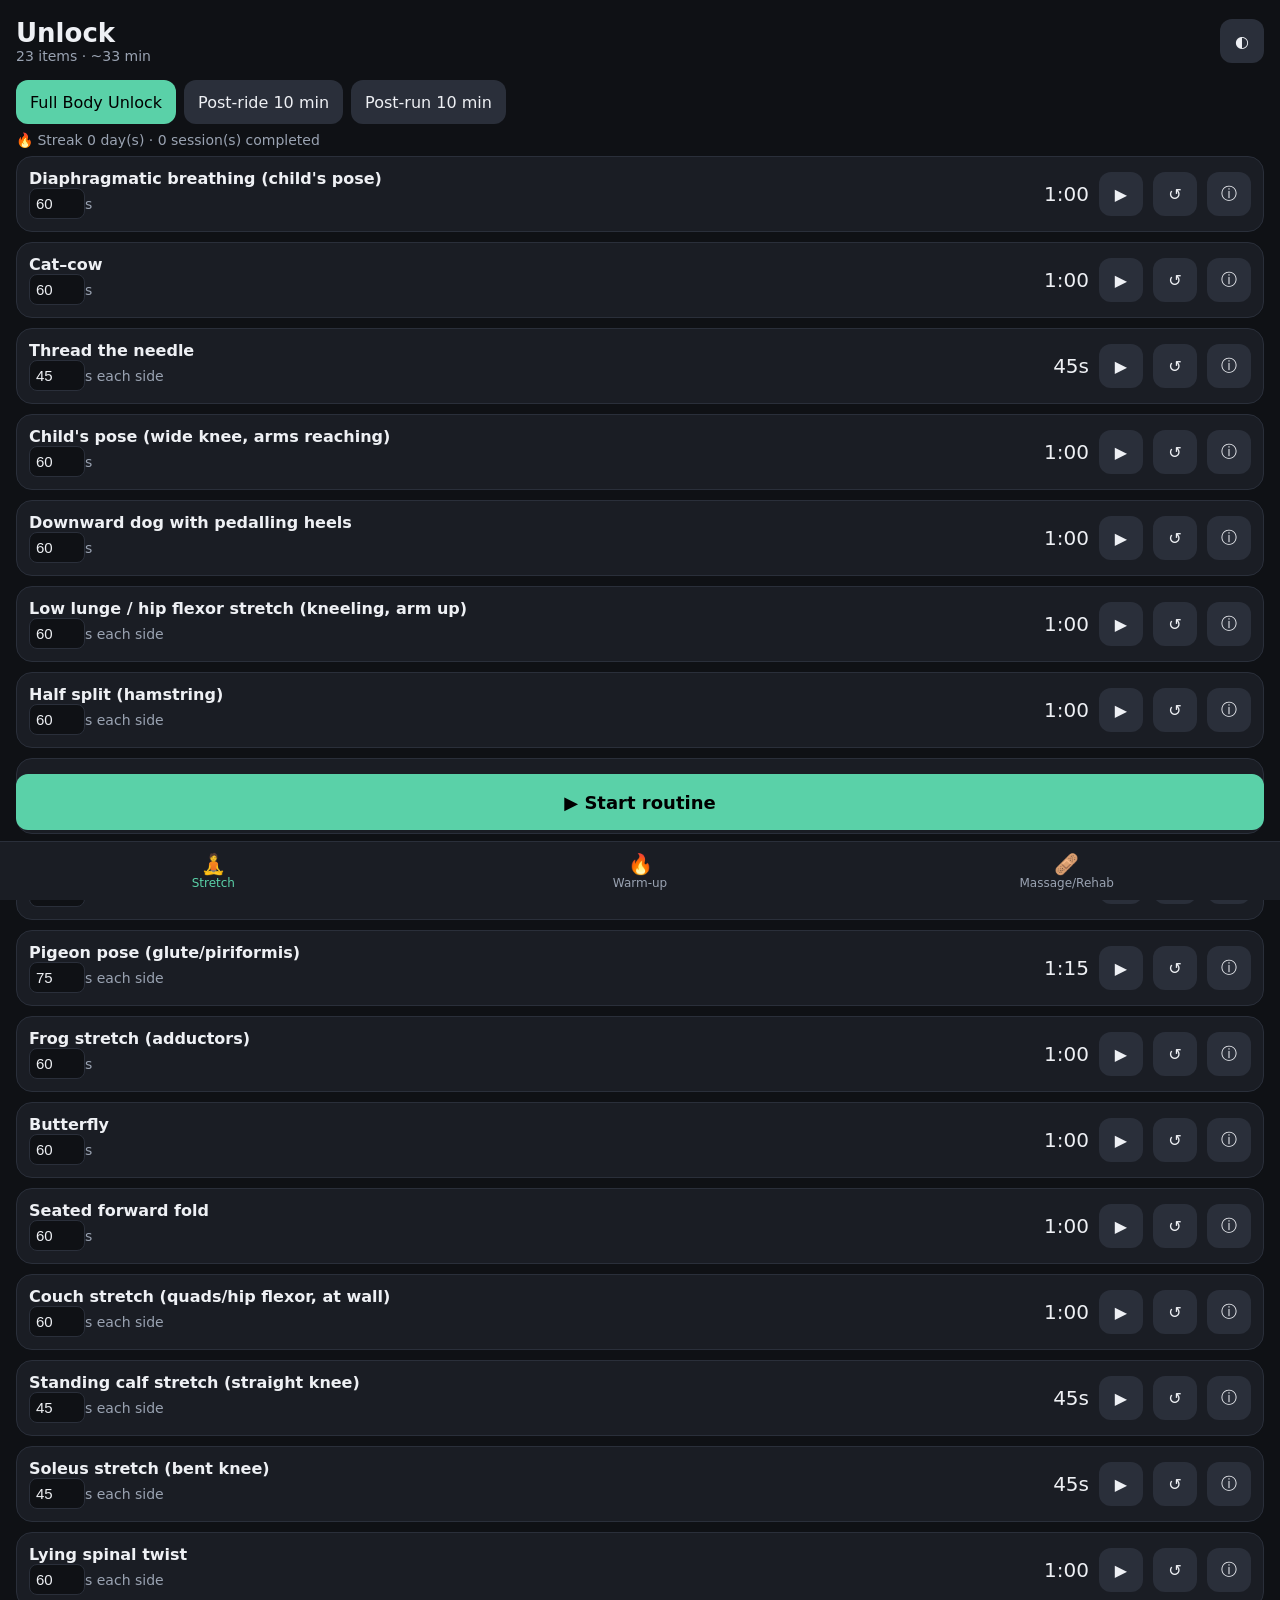
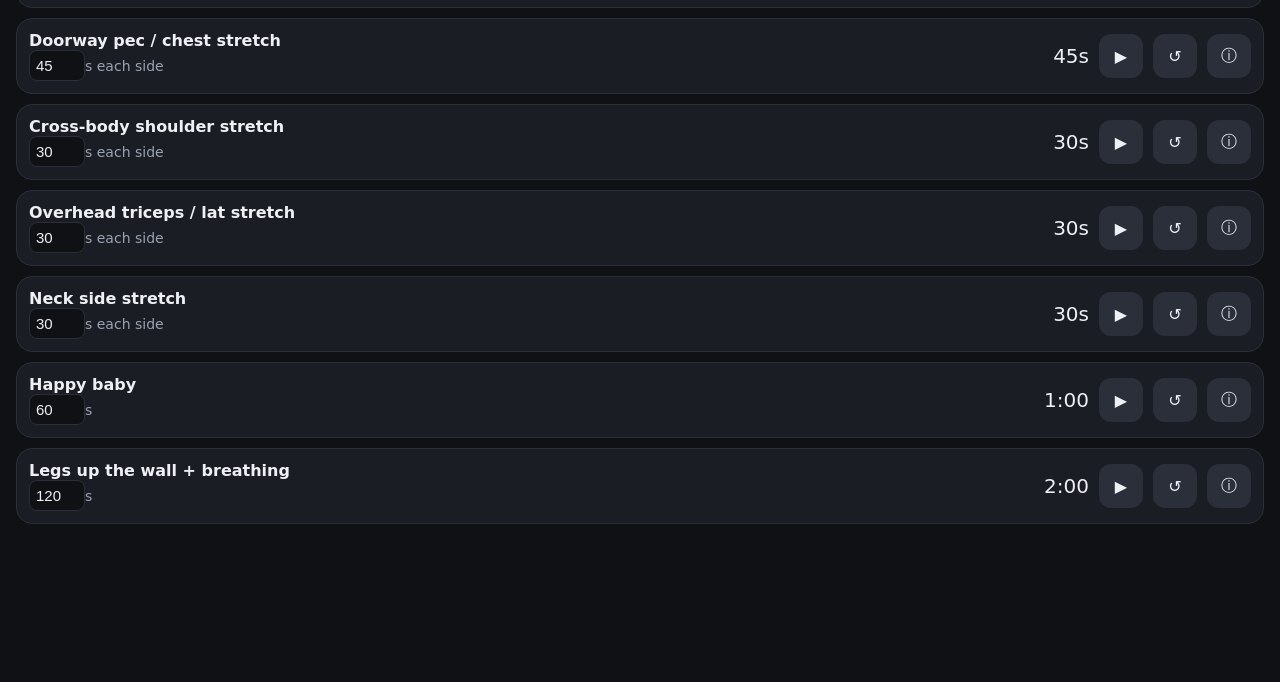
==== unlock/index.html @ 0e309928 "Publish the Unlock stretching app under /unlock. Joseph approved a public GitHub Pages link. A new u" ====
<!DOCTYPE html><html lang="en"><head><meta charset="utf-8">
<meta name="viewport" content="width=device-width,initial-scale=1,viewport-fit=cover">
<meta name="apple-mobile-web-app-capable" content="yes"><meta name="mobile-web-app-capable" content="yes">
<meta name="apple-mobile-web-app-status-bar-style" content="black-translucent"><meta name="apple-mobile-web-app-title" content="Unlock">
<meta name="theme-color" content="#0f1115"><title>Unlock – Stretching</title>
<style>
:root{--bg:#0f1115;--card:#1a1d24;--tx:#eef0f4;--mu:#9aa3b2;--ac:#5ad1a8;--ac2:#3a8f75;--bd:#2a2f3a}
.light{--bg:#f4f5f8;--card:#fff;--tx:#14161b;--mu:#5d6675;--ac:#1f9e77;--ac2:#bfe9da;--bd:#e1e4ea}
*{box-sizing:border-box;-webkit-tap-highlight-color:transparent}
body{margin:0;font-family:-apple-system,system-ui,sans-serif;background:var(--bg);color:var(--tx);padding:env(safe-area-inset-top) 0 90px}
header{padding:18px 16px 8px;display:flex;justify-content:space-between;align-items:center}
h1{margin:0;font-size:26px}.mu{color:var(--mu);font-size:14px}
button{font:inherit;border:0;border-radius:12px;min-height:44px;min-width:44px;cursor:pointer;background:var(--bd);color:var(--tx)}
.tabs{display:flex;gap:8px;padding:8px 16px;overflow-x:auto}.tabs button{padding:0 14px;white-space:nowrap}.tabs .on{background:var(--ac);color:#000}
.stats{padding:0 16px;font-size:14px;color:var(--mu)}
.list{padding:8px 16px;display:grid;gap:10px}
.card{background:var(--card);border:1px solid var(--bd);border-radius:16px;padding:12px;display:flex;align-items:center;gap:10px}
.card .n{flex:1}.card b{display:block;font-size:16px}.dur{width:56px;padding:6px;border-radius:8px;border:1px solid var(--bd);background:var(--bg);color:var(--tx);font-size:15px}
.t{font-variant-numeric:tabular-nums;font-size:20px;width:58px;text-align:right}.card.done{opacity:.55}
.go{position:fixed;left:16px;right:16px;bottom:calc(16px + env(safe-area-inset-bottom));background:var(--ac);color:#000;font-size:18px;font-weight:700;min-height:56px}
.ov{position:fixed;inset:0;background:var(--bg);display:none;flex-direction:column;padding:calc(20px + env(safe-area-inset-top)) 20px 30px;z-index:5}
.ov.show{display:flex}.bar{height:8px;background:var(--bd);border-radius:4px;overflow:hidden}.bar i{display:block;height:100%;background:var(--ac);width:0;transition:width .3s}
.big{font-size:96px;font-weight:200;text-align:center;font-variant-numeric:tabular-nums;margin:auto 0 10px}
.ctl{display:flex;gap:12px;justify-content:center}.ctl button{flex:1;min-height:60px;font-size:18px}
.modal{position:fixed;inset:0;background:#000a;display:none;align-items:flex-end;z-index:9}.modal.show{display:flex}
.sheet{background:var(--card);width:100%;border-radius:20px 20px 0 0;padding:20px 20px calc(24px + env(safe-area-inset-bottom));max-height:85vh;overflow:auto}
a{color:var(--ac)}h3{margin:12px 0 4px;font-size:14px;color:var(--mu);text-transform:uppercase}

nav{position:fixed;left:0;right:0;bottom:0;display:flex;background:var(--card);border-top:1px solid var(--bd);padding-bottom:env(safe-area-inset-bottom);z-index:4}
nav button{flex:1;background:none;border-radius:0;min-height:58px;font-size:12px;color:var(--mu)}nav button.on{color:var(--ac)}nav span{display:block;font-size:20px}
.go{bottom:calc(70px + env(safe-area-inset-bottom))}body{padding-bottom:150px}
.note{margin:6px 16px;padding:10px 12px;border-radius:12px;background:#e0a3241f;border:1px solid #e0a32466;font-size:13px}
.rc{font-size:14px;color:var(--mu)}.sm{min-width:40px;padding:0 8px}
</style><link rel="manifest" href="manifest.json">
<link rel="apple-touch-icon" href="apple-touch-icon.png">
<meta name="apple-mobile-web-app-capable" content="yes">
</head><body>
<header><div><h1>Unlock</h1><div class="mu" id="sum"></div></div><button id="theme" aria-label="theme">◐</button></header>
<div class="tabs" id="tabs"></div><div class="note" id="note"></div><div class="stats" id="stats"></div><div class="list" id="list"></div>
<button class="go" id="go">▶ Start routine</button><nav id="nav"></nav>
<div class="ov" id="ov"><div class="bar"><i id="pb"></i></div><div class="mu" id="ostep" style="margin-top:10px"></div>
<h2 id="oname" style="font-size:28px;margin:30px 0 4px;text-align:center"></h2><div id="oside" style="text-align:center;color:var(--ac);font-size:20px"></div>
<div class="big" id="otime">0</div><button id="dn" style="display:none;background:var(--ac);color:#000;font-size:20px;font-weight:700;min-height:64px;margin-bottom:12px">✓ Done set</button>
<div class="mu" id="onext" style="text-align:center;margin-bottom:16px"></div>
<div class="ctl"><button id="bk">⏮</button><button id="pp">⏸</button><button id="sk">⏭</button></div>
<div class="ctl" style="margin-top:12px"><button id="vc">🔊 Voice on</button><button id="ex">✕ End</button></div></div>
<div class="modal" id="md"><div class="sheet" id="sh"></div></div>
<script>
const S=[["breath","Diaphragmatic breathing (child's pose)",60,0,"Diaphragm, lower back, ribs","Downshifts the nervous system; opens rib cage for better breathing on the bike and in the water.",["Kneel, sit hips to heels, forehead down","Breathe into your back ribs for 4s","Exhale slowly for 6s"]],
["catcow","Cat–cow",60,0,"Spine, neck, abdominals","Mobilises a spine stiff from aero position; warms up for everything else.",["On hands and knees","Inhale: drop belly, lift chest","Exhale: round spine, tuck chin"]],
["thread","Thread the needle",45,1,"Upper back, rear shoulders","Thoracic rotation for swim stroke and breathing; relieves upper back after long rides.",["From all fours, slide one arm under the other","Rest shoulder and temple down","Reach other arm forward or up"]],
["child","Child's pose (wide knee, arms reaching)",60,0,"Lats, lower back, hips","Lengthens lats for freestyle reach; relaxes the lower back.",["Knees wide, big toes touching","Walk hands far forward","Sink hips back to heels"]],
["dog","Downward dog with pedalling heels",60,0,"Calves, hamstrings, shoulders","Loosens calves and Achilles for running; opens shoulders.",["Hips high, hands shoulder-width","Alternate bending knees, pressing heels down","Keep spine long"]],
["lunge","Low lunge / hip flexor stretch (kneeling, arm up)",60,1,"Hip flexors, psoas, quads","Counteracts the closed hip angle of cycling; improves running stride.",["Kneel with one foot forward","Tuck pelvis, squeeze back glute","Reach same-side arm overhead"]],
["halfsplit","Half split (hamstring)",60,1,"Hamstrings, calves","Hamstrings get tight from pedalling and running; helps low-back comfort.",["From low lunge, shift hips back","Straighten front leg, flex toes up","Hinge forward with a flat back"]],
["wgs","World's greatest stretch",45,1,"Hips, hamstrings, thoracic spine","Combined hip and spine mobility; great all-round for triathletes.",["Lunge, hand inside front foot","Rotate and reach top arm to the sky","Then straighten front leg briefly"]],
["9090","90/90 hip switch then hold",60,1,"Hip internal & external rotators","Restores hip rotation lost to repetitive straight-line sports.",["Sit, both knees bent at 90°","Switch knees side to side a few times","Hold, lean over front shin"]],
["pigeon","Pigeon pose (glute/piriformis)",75,1,"Glutes, piriformis, hip rotators","Releases glutes that work hard on climbs and runs; can ease sciatic tightness.",["Front shin angled across mat","Back leg long behind","Square hips and fold forward"]],
["frog","Frog stretch (adductors)",60,0,"Adductors, groin","Opens inner thighs; helps hip stability and breaststroke-free hip range.",["On forearms, knees wide","Ankles in line with knees","Gently rock hips back"]],
["butterfly","Butterfly",60,0,"Adductors, inner hips","Gentle groin opener; relaxes hips after riding.",["Sit, soles of feet together","Hold feet, sit tall","Hinge forward slightly"]],
["fold","Seated forward fold",60,0,"Hamstrings, back","Lengthens posterior chain for comfort in aero and running.",["Legs straight in front","Hinge from hips","Relax neck, breathe"]],
["couch","Couch stretch (quads/hip flexor, at wall)",60,1,"Quads, rectus femoris, hip flexors","Deep quad release — key for cyclists' tight front thighs.",["Back knee at wall, shin up the wall","Front foot forward in lunge","Squeeze glute, stay upright"]],
["calf","Standing calf stretch (straight knee)",45,1,"Gastrocnemius","Protects Achilles and calves for running off the bike.",["Hands on wall, one leg back","Back knee straight, heel down","Lean in gently"]],
["soleus","Soleus stretch (bent knee)",45,1,"Soleus, Achilles","Deep calf muscle that takes huge load running; key for injury prevention.",["Same as calf stretch","Bend the back knee","Keep heel down"]],
["twist","Lying spinal twist",60,1,"Lower back, glutes, chest","Releases lower back after riding; mobilises rotation for swimming.",["Lie on back, knee across body","Arm out to side","Look away from knee"]],
["pec","Doorway pec / chest stretch",45,1,"Pecs, front shoulder","Opens chest closed by aero position; improves swim reach and posture.",["Forearm on door frame at shoulder height","Step through gently","Keep ribs down"]],
["xbody","Cross-body shoulder stretch",30,1,"Rear deltoid, upper back","Eases shoulder tension from swimming.",["Bring arm across chest","Pull gently above elbow","Keep shoulder down"]],
["tricep","Overhead triceps / lat stretch",30,1,"Triceps, lats","Lat length for freestyle catch and reach.",["Arm overhead, hand behind head","Pull elbow with other hand","Lean slightly sideways"]],
["neck","Neck side stretch",30,1,"Upper traps, neck","Relieves neck strain from looking up on the bike and breathing in swim.",["Sit tall","Ear toward shoulder","Lightly assist with hand"]],
["baby","Happy baby",60,0,"Hips, groin, lower back","Relaxing hip and low-back release.",["Lie on back, hold outside of feet","Knees toward armpits","Rock gently side to side"]],
["wall","Legs up the wall + breathing",120,0,"Hamstrings, lower legs (recovery)","Drains tired legs and calms the body — perfect after long sessions.",["Hips near wall, legs up","Arms relaxed","Slow nasal breathing"]],
["fig4","IT/glute figure-4",60,1,"Glutes, outer hip, ITB area","Relieves outer hip tightness common in runners.",["Lie on back, ankle over opposite knee","Pull the lower thigh toward chest","Relax the top knee out"]],
["legswing","Leg swings front/back",30,1,"Hip flexors, hamstrings (dynamic)","Opens hip range before running; primes stride.",["Hold a wall for balance","Swing leg forward and back, relaxed","Gradually increase range"]],
["legswingside","Leg swings side to side",30,1,"Adductors, abductors (dynamic)","Wakes up lateral hip stabilisers for running.",["Face the wall, hands on it","Swing leg across body and out","Keep torso still"]],
["lungerot","Walking lunges with rotation",60,0,"Hip flexors, glutes, thoracic spine","Dynamic hip and spine prep for running and riding.",["Step into a lunge","Rotate torso over front leg","Alternate legs walking forward"]],
["highknees","High knees",30,0,"Hip flexors, calves (drill)","Raises heart rate; drills knee drive.",["Run on the spot","Drive knees to hip height","Quick light feet"]],
["buttkicks","Butt kicks",30,0,"Quads, hamstrings (drill)","Warms quads; drills fast heel recovery.",["Jog on the spot","Flick heels to glutes","Stay tall"]],
["askips","A-skips",45,0,"Hip flexors, calves, coordination","Classic running drill for posture and foot strike.",["Skip with high knee drive","Land on the forefoot under the hip","Opposite arm drives"]],
["hipcircles","Hip circles",30,1,"Hip joint capsule","Lubricates hips before running or riding.",["Stand on one leg holding support","Draw big circles with knee","Reverse direction halfway"]],
["anklerolls","Ankle rolls",30,1,"Ankle joint, calves","Prepares ankles for impact.",["Lift one foot","Circle ankle slowly","Change direction halfway"]],
["bridge","Glute bridges",{s:2,r:12,rest:15},0,"Glutes, hamstrings (activation)","Switches on glutes for power and knee protection.",["Lie on back, knees bent","Drive hips up, squeeze glutes","Lower with control"]],
["calfraise","Calf raises",{s:2,r:15,rest:15},0,"Calves, Achilles (activation)","Primes calves and Achilles for running.",["Stand tall, feet hip width","Rise onto toes","Lower slowly"]],
["squat","Bodyweight squats",{s:2,r:12,rest:15},0,"Quads, glutes, hips","Warms main pedalling muscles.",["Feet shoulder width","Sit hips back and down","Drive up through heels"]],
["armcircles","Arm circles forward/back",40,0,"Shoulders, rotator cuff","Warms shoulders before swimming.",["Arms out to the sides","Small to big circles forward","Then backward"]],
["armswings","Arm swings (open/close)",30,0,"Chest, upper back","Dynamic chest opener for swim catch.",["Swing arms wide open","Then cross in front","Alternate top arm"]],
["thoracicrot","Thoracic rotations",30,1,"Thoracic spine","Rotation for breathing and body roll in freestyle.",["Side-lying, knees bent, arms together","Open top arm to other side","Follow hand with eyes"]],
["dislocates","Towel/band shoulder dislocates",{s:2,r:10,rest:15},0,"Shoulders, chest","Full shoulder range before swimming.",["Hold towel/band wide","Lift over head and behind","Keep arms straight, go slow"]],
["scappush","Scap push-ups",{s:2,r:12,rest:15},0,"Serratus, scapular stabilisers","Activates shoulder blade muscles for a strong catch.",["Plank on hands","Keep arms straight","Squeeze then spread shoulder blades"]],
["streamline","Streamline reach",30,0,"Lats, shoulders, side body","Rehearses a long streamline position.",["Arms overhead, hands stacked","Squeeze ears with arms","Reach tall, lean side to side"]],
["fr_quad","Foam roll: quads",60,1,"Quadriceps","Releases tight front thighs from cycling.",["Face down, roller under thigh","Roll hip to just above knee","Pause on tender spots 10s"]],
["fr_tfl","Foam roll: TFL / outer thigh (not the IT band)",45,1,"TFL, vastus lateralis","Eases outer hip tightness. Don't roll directly on the IT band: it's a tendon and rolling it does little and can irritate.",["Lie on side, slightly rolled forward","Roll the front-outer hip and outer quad","Avoid the bony middle line of the thigh"]],
["fr_calf","Foam roll: calves",60,1,"Calves","Relieves calf tightness after running.",["Roller under calf, hands behind","Cross other leg on top for pressure","Rotate foot in and out"]],
["fr_glute","Foam roll: glutes",60,1,"Glutes, piriformis","Releases glutes after hard efforts.",["Sit on roller, cross ankle over knee","Lean into the crossed side","Roll slowly"]],
["fr_ham","Foam roll: hamstrings",60,1,"Hamstrings","Eases hamstrings tight from riding.",["Roller under thigh","Lift hips, roll knee to glute","Turn leg in and out"]],
["fr_tspine","Foam roll: thoracic spine",60,0,"Upper back","Opens upper back hunched in aero position.",["Roller across upper back","Hands behind head, hips down","Roll mid to upper back, not the low back"]],
["ball_foot","Massage ball: plantar fascia",60,1,"Plantar fascia, foot arch","Helps sore arches and foot fatigue from running.",["Standing or seated, ball under arch","Roll heel to toes","Moderate pressure"]],
["ball_glute","Massage ball: glute/piriformis",60,1,"Piriformis, deep glutes","Targets deep hip knots.",["Sit or lie on ball under glute","Find tender spot, hold 20–30s","Bend/straighten knee gently"]],
["ball_tfl","Massage ball: TFL",45,1,"TFL (front of outer hip)","Releases a muscle that often contributes to knee tracking issues.",["Lie face down at an angle","Ball just below front hip bone","Small movements, breathe"]],
["clam","Clamshells",{s:3,r:15,rest:30},1,"Glute medius","Strengthens hip stabilisers that keep the knee tracking.",["Side-lying, knees bent 45°","Feet together, open top knee","Don't roll pelvis back"]],
["sidelegraise","Side-lying leg raise",{s:3,r:12,rest:30},1,"Glute medius, hip abductors","Hip abductor strength for knee control.",["Lie on side, bottom knee bent","Lift top leg straight, slightly back","Toes forward, lower slowly"]],
["slbridge","Glute bridge (progress to single-leg)",{s:3,r:12,rest:30},0,"Glutes, hamstrings","Builds glute strength; progress to single-leg when easy.",["Feet flat, drive hips up","Hold 2s at top","Progress: one foot lifted"]],
["bandwalk","Lateral / monster band walks",{s:3,r:12,rest:30},0,"Glute medius, hip abductors","Hip control to reduce knee collapse when running.",["Band above knees or at ankles","Quarter squat, step sideways 12 each way","Monster: step diagonally forward"]],
["wallsit","Wall sit",{s:3,r:1,rest:30,hold:30},0,"Quads (isometric)","Isometrics can calm knee pain and build quad strength.",["Back on wall, slide down","Knees ~60° (not too deep if painful)","Hold 30s per set"]],
["stepdown","Eccentric step-downs",{s:3,r:10,rest:30},1,"Quads, glutes (eccentric)","Key patellofemoral exercise for control and strength.",["Stand on a step on one leg","Slowly lower other heel to the floor","Knee tracks over 2nd toe"]],
["tke","Terminal knee extension",{s:3,r:15,rest:30},1,"VMO / quads","Strengthens final knee lockout.",["Band behind knee, anchored in front","Slightly bend, then straighten fully","Squeeze quad 2s"]],
["slr","Straight-leg raise",{s:3,r:12,rest:30},1,"Quads, hip flexors","Quad strength without loading the knee.",["Lie on back, other knee bent","Tighten quad, lift straight leg to knee height","Lower slowly"]],
["hiphike","Hip hikes",{s:3,r:12,rest:30},1,"Glute medius, lateral hip","Pelvis control for running.",["Stand on one leg on a step","Drop the free hip, then lift above level","Keep standing knee straight"]],
].map(a=>{const o={id:a[0],name:a[1],uni:a[3],what:a[4],good:a[5],how:a[6]};if(typeof a[2]=="object")Object.assign(o,{rep:1,sets:a[2].s,reps:a[2].r,rest:a[2].rest,hold:a[2].hold||0});else o.dur=a[2];return o});
const M=Object.fromEntries(S.map(s=>[s.id,s]));
const TABS={
 stretch:{ic:"🧘",lb:"Stretch",R:{"Full Body Unlock":["breath","catcow","thread","child","dog","lunge","halfsplit","wgs","9090","pigeon","frog","butterfly","fold","couch","calf","soleus","twist","pec","xbody","tricep","neck","baby","wall"],
  "Post-ride 10 min":["lunge","couch","pigeon","halfsplit","calf","twist","pec"],"Post-run 10 min":["calf","soleus","halfsplit","couch","pigeon","fig4","lunge"]}},
 warm:{ic:"🔥",lb:"Warm-up",R:{"Pre-run 8 min":["legswing","legswingside","lungerot","highknees","buttkicks","askips","hipcircles","anklerolls","bridge","calfraise"],
  "Pre-ride 6 min":["hipcircles","catcow","wgs","legswing","squat","bridge"],"Pre-swim 6 min":["armcircles","armswings","thoracicrot","dislocates","scappush","streamline"]}},
 rehab:{ic:"🩹",lb:"Massage/Rehab",note:"⚠️ Stop if you feel sharp pain. Foam rolling should feel like firm pressure, not pain. If knee pain persists or worsens, see a physio.",
  R:{"Foam roll":["fr_quad","fr_tfl","fr_calf","fr_glute","fr_ham","fr_tspine"],"Massage ball":["ball_foot","ball_glute","ball_tfl"],
  "Runner's knee program":["clam","sidelegraise","slbridge","bandwalk","wallsit","stepdown","tke","slr","hiphike"]}}};
const LS=(k,d)=>{try{return JSON.parse(localStorage.getItem(k))??d}catch(e){return d}},SV=(k,v)=>localStorage.setItem(k,JSON.stringify(v));
let cfg=LS("cfg",{}),hist=LS("hist",[]),tab=LS("tab","stretch"),sel=LS("sel",{}),voice=LS("voice",true);
if(!TABS[tab])tab="stretch";if(LS("light",false))document.body.classList.add("light");
const C=(id,k)=>(cfg[id]&&cfg[id][k])||M[id][k];
const cur=()=>{const r=sel[tab];return TABS[tab].R[r]?r:Object.keys(TABS[tab].R)[0]};
const $=id=>document.getElementById(id),fmt=s=>s>=60?Math.floor(s/60)+":"+String(s%60).padStart(2,"0"):s+"s";
let actx;function beep(f=880,ms=200){try{actx=actx||new (window.AudioContext||window.webkitAudioContext)();const o=actx.createOscillator(),g=actx.createGain();o.frequency.value=f;o.connect(g);g.connect(actx.destination);g.gain.setValueAtTime(.3,actx.currentTime);g.gain.exponentialRampToValueAtTime(.001,actx.currentTime+ms/1000);o.start();o.stop(actx.currentTime+ms/1000)}catch(e){}}
function ding(){beep(880);setTimeout(()=>beep(1320,300),220);navigator.vibrate&&navigator.vibrate([200,100,200])}
function say(t){if(!voice||!window.speechSynthesis)return;speechSynthesis.cancel();speechSynthesis.speak(new SpeechSynthesisUtterance(t))}
const sides=id=>M[id].uni?2:1;
function est(id){const s=M[id];return s.rep?C(id,"sets")*(sides(id)*(s.hold?C(id,"hold"):C(id,"reps")*3)+C(id,"rest")):C(id,"dur")*sides(id)}
function streak(){const days=new Set(hist.map(h=>h.d));let n=0,d=new Date();if(!days.has(d.toDateString()))d.setDate(d.getDate()-1);while(days.has(d.toDateString())){n++;d.setDate(d.getDate()-1)}return n}
const ct={},rc={};
const inp=(id,k,w)=>`<input class="dur" style="width:${w||48}px" type="number" min="1" value="${C(id,k)}" data-c="${id}" data-k="${k}">`;
function render(){const T=TABS[tab],r=cur(),ids=T.R[r];
$("nav").innerHTML=Object.entries(TABS).map(([k,t])=>`<button class="${k==tab?'on':''}" data-t="${k}"><span>${t.ic}</span>${t.lb}</button>`).join("");
$("tabs").innerHTML=Object.keys(T.R).map(x=>`<button class="${x==r?'on':''}" data-r="${x}">${x}</button>`).join("");
$("sum").textContent=`${ids.length} items · ~${Math.round(ids.reduce((a,id)=>a+est(id),0)/60)} min`;
$("stats").textContent=`🔥 Streak ${streak()} day(s) · ${hist.length} session(s) completed`;
$("note").style.display=T.note?"block":"none";$("note").textContent=T.note||"";
$("list").innerHTML=ids.map(id=>{const s=M[id],side=s.uni?" each side":"";
if(!s.rep)return `<div class="card" id="c_${id}"><div class="n"><b>${s.name}</b><span class="mu">${inp(id,"dur",56)}s${side}</span></div>
<span class="t" id="t_${id}">${fmt(C(id,"dur"))}</span><button data-p="${id}" id="p_${id}">▶</button><button data-x="${id}">↺</button><button data-i="${id}">ⓘ</button></div>`;
const st=rc[id]||{set:1,rep:0};
return `<div class="card" id="c_${id}"><div class="n"><b>${s.name}</b><span class="mu">${inp(id,"sets",40)}×${s.hold?inp(id,"hold")+"s hold":inp(id,"reps")}${side} · rest ${inp(id,"rest")}s</span>
<div class="rc" id="r_${id}">Set ${st.set}/${C(id,"sets")}${s.hold?"":` · reps ${st.rep}/${C(id,"reps")}`}</div></div>
<span class="t" id="t_${id}">${s.hold?fmt(C(id,"hold")):""}</span>${s.hold?`<button data-p="${id}" id="p_${id}">▶</button>`:`<button class="sm" data-plus="${id}">+1</button>`}<button class="sm" data-rest="${id}">Rest</button><button data-x="${id}">↺</button><button data-i="${id}">ⓘ</button></div>`}).join("")}
function runT(id,secs,label,done){let c=ct[id];if(c&&c.iv){clearInterval(c.iv);c.iv=0;$("p_"+id)&&($("p_"+id).textContent="▶");return}
c=ct[id]=c&&c.left>0&&c.label==label?c:{left:secs,label};$("p_"+id)&&($("p_"+id).textContent="⏸");
const half=M[id].rep?-1:C(id,"dur");c.iv=setInterval(()=>{c.left--;if(M[id].uni&&!M[id].rep&&c.left==half&&secs>half){ding();say("Switch sides")}
$("t_"+id)&&($("t_"+id).textContent=(label=="rest"?"Rest ":"")+fmt(c.left));if(c.left<=0){clearInterval(c.iv);delete ct[id];ding();$("p_"+id)&&($("p_"+id).textContent="▶");done&&done()}},1000)}
function nextSet(id){const st=rc[id]||(rc[id]={set:1,rep:0});st.rep=0;if(st.set>=C(id,"sets")){$("c_"+id)&&$("c_"+id).classList.add("done");$("r_"+id)&&($("r_"+id).textContent="✓ All sets done");return true}st.set++;upd(id);return false}
function upd(id){const st=rc[id];if($("r_"+id))$("r_"+id).textContent=`Set ${st.set}/${C(id,"sets")}`+(M[id].hold?"":` · reps ${st.rep}/${C(id,"reps")}`)}
function reset(id){const c=ct[id];c&&clearInterval(c.iv);delete ct[id];delete rc[id];render()}
function info(id){const s=M[id],q=encodeURIComponent(s.name.replace(/\(.*\)/,"").replace(/^(Foam roll|Massage ball): /,"$1 ").trim()+(s.rep?" exercise":" stretch")+" how to").replace(/%20/g,"+");
const dose=s.rep?`${C(id,"sets")} sets × ${s.hold?C(id,"hold")+"s hold":C(id,"reps")+" reps"}${s.uni?" each side":""}, ${C(id,"rest")}s rest`:`${C(id,"dur")}s${s.uni?" each side":""}`;
$("sh").innerHTML=`<h2 style="margin:0">${s.name}</h2><div class="mu">${dose}</div><h3>Targets</h3>${s.what}<h3>Good for</h3>${s.good}<h3>How to</h3><ul>${s.how.map(h=>`<li>${h}</li>`).join("")}</ul>
${tab=="rehab"?'<p class="mu">Stop if sharp pain. See a physio if pain persists.</p>':''}<p><a href="https://www.youtube.com/results?search_query=${q}" target="_blank" rel="noopener">▶ Watch video</a> · <a href="https://www.google.com/search?tbm=isch&q=${q}" target="_blank" rel="noopener">🖼 Pictures</a></p><button style="width:100%" id="cl">Close</button>`;$("md").classList.add("show")}
$("md").onclick=e=>{if(e.target.id=="md"||e.target.id=="cl")$("md").classList.remove("show")};
document.addEventListener("click",e=>{const d=e.target.closest("button")?.dataset;if(!d)return;
if(d.t){tab=d.t;SV("tab",tab);render();scrollTo(0,0)}else if(d.r){sel[tab]=d.r;SV("sel",sel);render()}
else if(d.p){const s=M[d.p];s.rep?runT(d.p,C(d.p,"hold")*sides(d.p),"hold",()=>{say("Set done. Rest.");nextSet(d.p)||runT(d.p,C(d.p,"rest"),"rest",()=>say("Go"))}):runT(d.p,C(d.p,"dur")*sides(d.p),"hold")}
else if(d.x)reset(d.x);else if(d.i)info(d.i);
else if(d.plus){const id=d.plus,st=rc[id]||(rc[id]={set:1,rep:0});st.rep++;navigator.vibrate&&navigator.vibrate(30);beep(700,50);
 if(st.rep>=C(id,"reps")){upd(id);ding();if(!nextSet(id)){say("Rest");runT(id,C(id,"rest"),"rest",()=>say("Go"))}}else upd(id)}
else if(d.rest){if(ct[d.rest])clearInterval(ct[d.rest].iv),delete ct[d.rest];runT(d.rest,C(d.rest,"rest"),"rest")}});
document.addEventListener("change",e=>{const id=e.target.dataset.c,k=e.target.dataset.k;if(id){(cfg[id]=cfg[id]||{})[k]=Math.max(1,+e.target.value||M[id][k]);SV("cfg",cfg);render()}});
$("theme").onclick=()=>SV("light",document.body.classList.toggle("light"));
// guided mode. step kinds: ready(5s), hold(t), reps(manual), rest(t)
let steps=[],si=0,left=0,paused=false,tick=0,lock=null,rname="";
function build(){steps=[];TABS[tab].R[cur()].forEach(id=>{const s=M[id],sd=s.uni?["Left side","Right side"]:[""];
 if(!s.rep)sd.forEach(side=>{steps.push({id,side,k:"ready",t:5});steps.push({id,side,k:"hold",t:C(id,"dur")})});
 else{const n=C(id,"sets");steps.push({id,side:"",k:"ready",t:5});for(let i=1;i<=n;i++){sd.forEach(side=>{steps.push(s.hold?{id,side,k:"hold",t:C(id,"hold"),set:i}:{id,side,k:"reps",set:i});
  if(s.uni&&side=="Left side")steps.push({id,side:"Right side",k:"ready",t:5,set:i})});if(i<n)steps.push({id,side:"",k:"rest",t:C(id,"rest"),set:i})}}})}
async function wl(on){try{if(on&&navigator.wakeLock)lock=await navigator.wakeLock.request("screen");else if(lock){lock.release();lock=null}}catch(e){}}
document.addEventListener("visibilitychange",()=>{if(document.visibilityState=="visible"&&$("ov").classList.contains("show"))wl(true)});
function show(){const st=steps[si],s=M[st.id];left=st.t||0;const ids=TABS[tab].R[rname];
$("oname").textContent=s.name;const setTxt=st.set?`Set ${st.set}/${C(st.id,"sets")} · `:"";
$("oside").textContent=st.k=="ready"?"Get ready"+(st.side?" · "+st.side:""):st.k=="rest"?"Rest":setTxt+(st.k=="reps"?`${C(st.id,"reps")} reps`:"")+(st.side?" "+st.side:"");
$("ostep").textContent=`${ids.indexOf(st.id)+1} / ${ids.length}`;
const nx=steps.slice(si+1).find(x=>x.k!="ready"&&x.k!="rest");$("onext").textContent=nx?"Next: "+M[nx.id].name+(nx.side?" ("+nx.side+")":""):"Last one!";
$("pb").style.width=(si/steps.length*100)+"%";$("otime").textContent=st.k=="reps"?"✋":left;$("dn").style.display=st.k=="reps"?"block":"none";
if(st.k=="ready")say(steps[si-1]&&steps[si-1].id==st.id?"Switch to the "+st.side:"Next: "+s.name+(st.side?", "+st.side:""));
if(st.k=="reps")say(`${C(st.id,"reps")} reps${st.side?", "+st.side:""}. Tap done when finished.`);if(st.k=="rest")say("Rest")}
function start(){build();rname=cur();si=0;paused=false;$("pp").textContent="⏸";$("ov").classList.add("show");wl(true);beep(660,100);show();clearInterval(tick);
tick=setInterval(()=>{if(paused||steps[si].k=="reps")return;left--;$("otime").textContent=Math.max(left,0);
if(left<=3&&left>0&&steps[si].k!="hold")beep(520,80);if(left<=0){if(steps[si].k=="hold")ding();next()}},1000)}
function next(){si++;if(si>=steps.length)return finish();show()}
function finish(){clearInterval(tick);hist.push({d:new Date().toDateString(),r:rname});SV("hist",hist);say("Routine complete. Great work.");$("pb").style.width="100%";$("oname").textContent="Done! 🎉";$("oside").textContent="";$("otime").textContent="✓";$("dn").style.display="none";$("onext").textContent=`Streak: ${streak()} day(s)`;wl(false);render()}
$("go").onclick=start;$("dn").onclick=()=>{ding();next()};$("pp").onclick=()=>{paused=!paused;$("pp").textContent=paused?"▶":"⏸"};
$("sk").onclick=()=>{if(si<steps.length)next()};$("bk").onclick=()=>{let j=si-1;while(j>0&&steps[j].k!="ready")j--;si=Math.max(0,j);show()};
$("ex").onclick=()=>{clearInterval(tick);$("ov").classList.remove("show");wl(false);window.speechSynthesis&&speechSynthesis.cancel()};
$("vc").textContent=voice?"🔊 Voice on":"🔇 Voice off";$("vc").onclick=()=>{voice=!voice;SV("voice",voice);$("vc").textContent=voice?"🔊 Voice on":"🔇 Voice off"};
render();
</script></body></html>
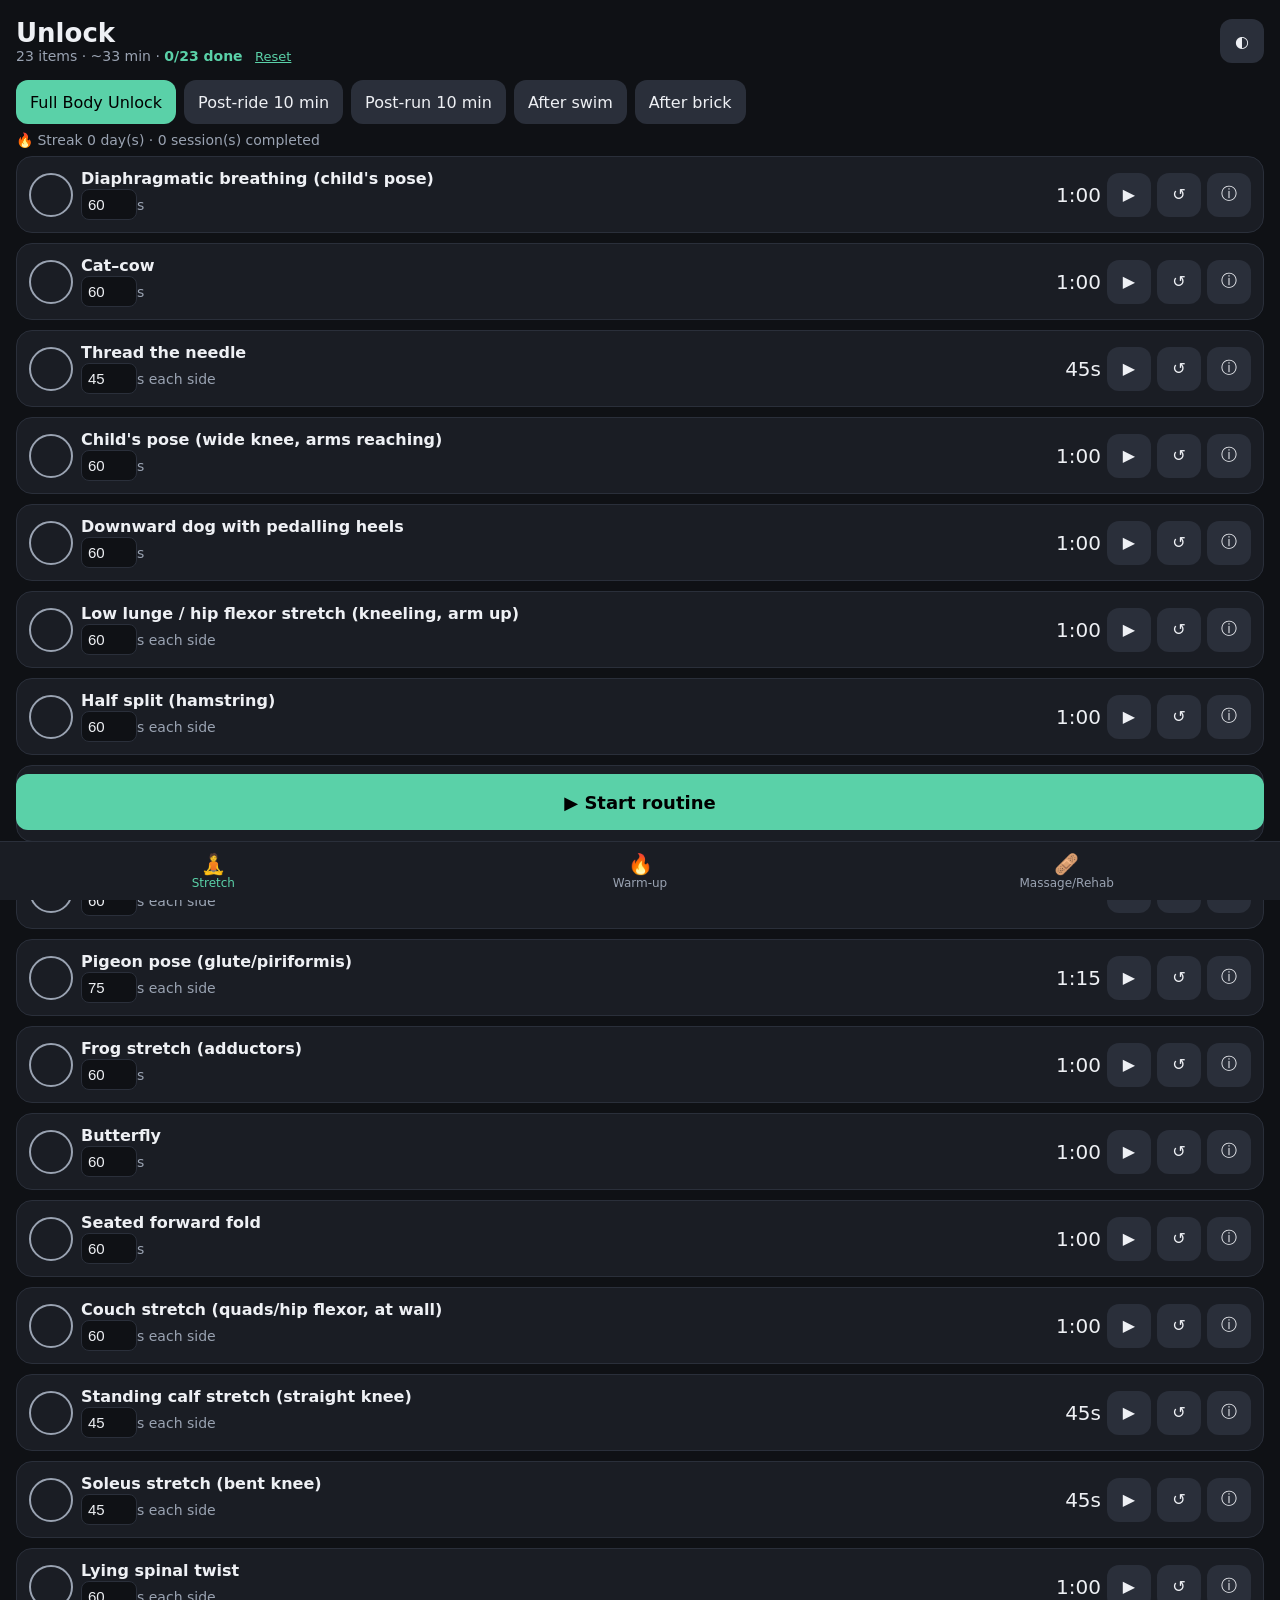
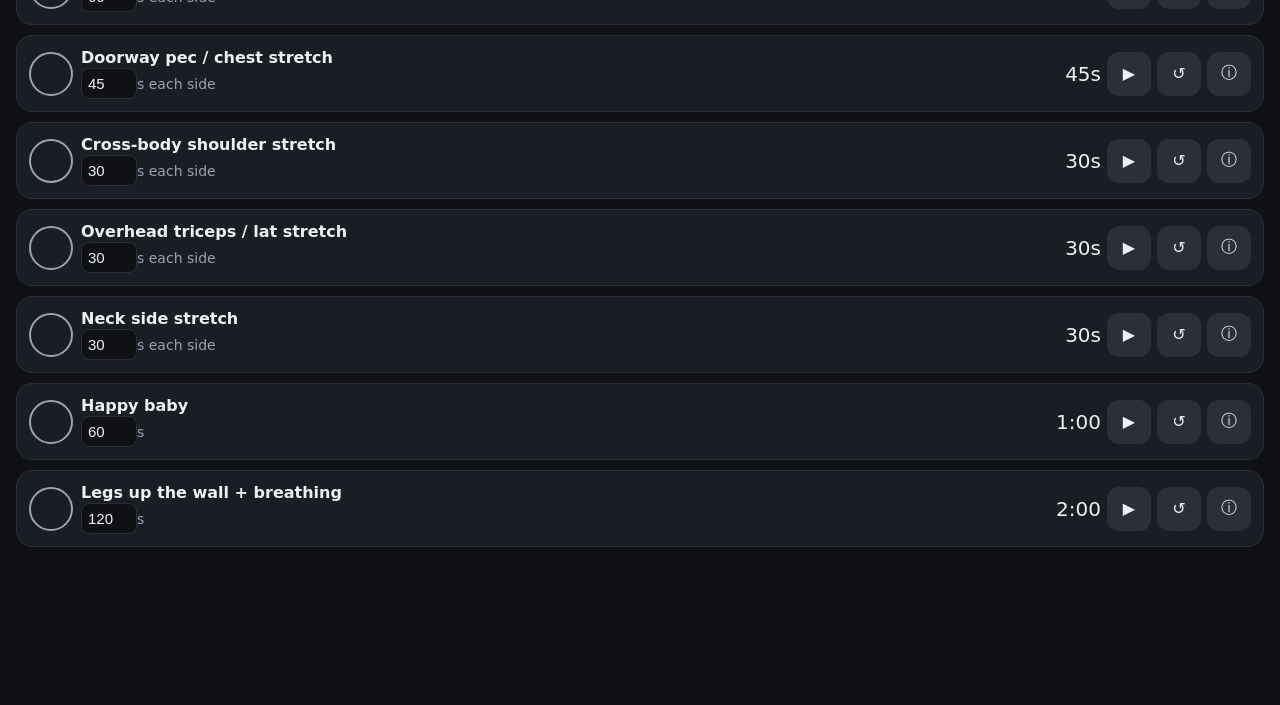
==== commit b5020132: "Add swim and brick routines, side cues, and daily stretch checks. After-swim and after-brick routine" ====
--- a/unlock/index.html
+++ b/unlock/index.html
@@ -9,184 +9,633 @@
 *{box-sizing:border-box;-webkit-tap-highlight-color:transparent}
 body{margin:0;font-family:-apple-system,system-ui,sans-serif;background:var(--bg);color:var(--tx);padding:env(safe-area-inset-top) 0 90px}
 header{padding:18px 16px 8px;display:flex;justify-content:space-between;align-items:center}
+header>div{min-width:0}
 h1{margin:0;font-size:26px}.mu{color:var(--mu);font-size:14px}
 button{font:inherit;border:0;border-radius:12px;min-height:44px;min-width:44px;cursor:pointer;background:var(--bd);color:var(--tx)}
 .tabs{display:flex;gap:8px;padding:8px 16px;overflow-x:auto}.tabs button{padding:0 14px;white-space:nowrap}.tabs .on{background:var(--ac);color:#000}
 .stats{padding:0 16px;font-size:14px;color:var(--mu)}
 .list{padding:8px 16px;display:grid;gap:10px}
-.card{background:var(--card);border:1px solid var(--bd);border-radius:16px;padding:12px;display:flex;align-items:center;gap:10px}
-.card .n{flex:1}.card b{display:block;font-size:16px}.dur{width:56px;padding:6px;border-radius:8px;border:1px solid var(--bd);background:var(--bg);color:var(--tx);font-size:15px}
+.card{background:var(--card);border:1px solid var(--bd);border-radius:16px;padding:12px;display:flex;flex-wrap:wrap;align-items:center;gap:8px}
+.card .n{flex:1 1 150px;min-width:0}.card b{display:block;font-size:16px;line-height:1.25}.dur{width:56px;padding:6px;border-radius:8px;border:1px solid var(--bd);background:var(--bg);color:var(--tx);font-size:15px}
+.tools{display:flex;align-items:center;gap:6px;margin-left:auto}
 .t{font-variant-numeric:tabular-nums;font-size:20px;width:58px;text-align:right}.card.done{opacity:.55}
+.ok{flex:0 0 auto;width:44px;height:44px;padding:0;border-radius:50%;background:transparent;border:2px solid var(--mu);color:var(--ac);font-size:20px;font-weight:800}
+.ok.on{background:var(--ac);border-color:var(--ac);color:#000}
+.linkish{background:none;min-height:0;min-width:0;padding:0 0 0 8px;color:var(--ac);font-size:13px;text-decoration:underline;border-radius:0}
+#prog{color:var(--ac);font-weight:700}
 .go{position:fixed;left:16px;right:16px;bottom:calc(16px + env(safe-area-inset-bottom));background:var(--ac);color:#000;font-size:18px;font-weight:700;min-height:56px}
-.ov{position:fixed;inset:0;background:var(--bg);display:none;flex-direction:column;padding:calc(20px + env(safe-area-inset-top)) 20px 30px;z-index:5}
+.ov{position:fixed;inset:0;background:var(--bg);display:none;flex-direction:column;padding:calc(20px + env(safe-area-inset-top)) 20px 30px;z-index:5;overflow:auto}
 .ov.show{display:flex}.bar{height:8px;background:var(--bd);border-radius:4px;overflow:hidden}.bar i{display:block;height:100%;background:var(--ac);width:0;transition:width .3s}
+#ostep{margin-top:10px}
+#oname{font-size:28px;margin:16px 0 4px;text-align:center}
+#oside{text-align:center;color:var(--ac);font-size:20px;min-height:1.3em}
+#onext{text-align:center;margin:8px 0 16px}
 .big{font-size:96px;font-weight:200;text-align:center;font-variant-numeric:tabular-nums;margin:auto 0 10px}
 .ctl{display:flex;gap:12px;justify-content:center}.ctl button{flex:1;min-height:60px;font-size:18px}
+.doneRow{margin-bottom:4px}
+#ok,#dn{background:var(--ac);color:#000;font-weight:700}
 .modal{position:fixed;inset:0;background:#000a;display:none;align-items:flex-end;z-index:9}.modal.show{display:flex}
 .sheet{background:var(--card);width:100%;border-radius:20px 20px 0 0;padding:20px 20px calc(24px + env(safe-area-inset-bottom));max-height:85vh;overflow:auto}
+.ill{margin:12px 0 2px;border-radius:14px;background:var(--bg);border:1px solid var(--bd);overflow:hidden}
+.ill svg{display:block;width:100%;height:auto}
 a{color:var(--ac)}h3{margin:12px 0 4px;font-size:14px;color:var(--mu);text-transform:uppercase}
-
 nav{position:fixed;left:0;right:0;bottom:0;display:flex;background:var(--card);border-top:1px solid var(--bd);padding-bottom:env(safe-area-inset-bottom);z-index:4}
 nav button{flex:1;background:none;border-radius:0;min-height:58px;font-size:12px;color:var(--mu)}nav button.on{color:var(--ac)}nav span{display:block;font-size:20px}
 .go{bottom:calc(70px + env(safe-area-inset-bottom))}body{padding-bottom:150px}
 .note{margin:6px 16px;padding:10px 12px;border-radius:12px;background:#e0a3241f;border:1px solid #e0a32466;font-size:13px}
 .rc{font-size:14px;color:var(--mu)}.sm{min-width:40px;padding:0 8px}
+.sw{position:fixed;inset:0;display:none;align-items:center;justify-content:center;z-index:30;pointer-events:none}
+.sw.show{display:flex}
+.sw b{font-size:clamp(32px,12vw,64px);font-weight:800;letter-spacing:.04em;color:#fff;background:#0b0d11f2;border:3px solid var(--ac);border-radius:18px;padding:18px 22px;text-align:center;line-height:1.1;user-select:none}
+@keyframes pop{from{transform:scale(.9);opacity:0}to{transform:none;opacity:1}}
+.sw.show b{animation:pop .16s ease-out}
+@media (prefers-reduced-motion:reduce){.sw.show b{animation:none}}
+@media (max-height:700px){.big{font-size:72px}}
 </style><link rel="manifest" href="manifest.json">
 <link rel="apple-touch-icon" href="apple-touch-icon.png">
+<link rel="icon" href="apple-touch-icon.png">
 <meta name="apple-mobile-web-app-capable" content="yes">
 </head><body>
 <header><div><h1>Unlock</h1><div class="mu" id="sum"></div></div><button id="theme" aria-label="theme">◐</button></header>
 <div class="tabs" id="tabs"></div><div class="note" id="note"></div><div class="stats" id="stats"></div><div class="list" id="list"></div>
 <button class="go" id="go">▶ Start routine</button><nav id="nav"></nav>
-<div class="ov" id="ov"><div class="bar"><i id="pb"></i></div><div class="mu" id="ostep" style="margin-top:10px"></div>
-<h2 id="oname" style="font-size:28px;margin:30px 0 4px;text-align:center"></h2><div id="oside" style="text-align:center;color:var(--ac);font-size:20px"></div>
-<div class="big" id="otime">0</div><button id="dn" style="display:none;background:var(--ac);color:#000;font-size:20px;font-weight:700;min-height:64px;margin-bottom:12px">✓ Done set</button>
-<div class="mu" id="onext" style="text-align:center;margin-bottom:16px"></div>
+<div class="ov" id="ov"><div class="bar"><i id="pb"></i></div><div class="mu" id="ostep"></div>
+<h2 id="oname"></h2><div id="oside"></div>
+<div class="big" id="otime">0</div>
+<div class="ctl doneRow"><button id="ok">✓ Done</button><button id="dn" style="display:none">✓ Done set</button></div>
+<div class="mu" id="onext"></div>
 <div class="ctl"><button id="bk">⏮</button><button id="pp">⏸</button><button id="sk">⏭</button></div>
 <div class="ctl" style="margin-top:12px"><button id="vc">🔊 Voice on</button><button id="ex">✕ End</button></div></div>
 <div class="modal" id="md"><div class="sheet" id="sh"></div></div>
+<div id="sw" class="sw" role="status" aria-live="assertive" aria-atomic="true" aria-hidden="true"><b id="swb"></b></div>
 <script>
-const S=[["breath","Diaphragmatic breathing (child's pose)",60,0,"Diaphragm, lower back, ribs","Downshifts the nervous system; opens rib cage for better breathing on the bike and in the water.",["Kneel, sit hips to heels, forehead down","Breathe into your back ribs for 4s","Exhale slowly for 6s"]],
-["catcow","Cat–cow",60,0,"Spine, neck, abdominals","Mobilises a spine stiff from aero position; warms up for everything else.",["On hands and knees","Inhale: drop belly, lift chest","Exhale: round spine, tuck chin"]],
-["thread","Thread the needle",45,1,"Upper back, rear shoulders","Thoracic rotation for swim stroke and breathing; relieves upper back after long rides.",["From all fours, slide one arm under the other","Rest shoulder and temple down","Reach other arm forward or up"]],
-["child","Child's pose (wide knee, arms reaching)",60,0,"Lats, lower back, hips","Lengthens lats for freestyle reach; relaxes the lower back.",["Knees wide, big toes touching","Walk hands far forward","Sink hips back to heels"]],
-["dog","Downward dog with pedalling heels",60,0,"Calves, hamstrings, shoulders","Loosens calves and Achilles for running; opens shoulders.",["Hips high, hands shoulder-width","Alternate bending knees, pressing heels down","Keep spine long"]],
-["lunge","Low lunge / hip flexor stretch (kneeling, arm up)",60,1,"Hip flexors, psoas, quads","Counteracts the closed hip angle of cycling; improves running stride.",["Kneel with one foot forward","Tuck pelvis, squeeze back glute","Reach same-side arm overhead"]],
-["halfsplit","Half split (hamstring)",60,1,"Hamstrings, calves","Hamstrings get tight from pedalling and running; helps low-back comfort.",["From low lunge, shift hips back","Straighten front leg, flex toes up","Hinge forward with a flat back"]],
-["wgs","World's greatest stretch",45,1,"Hips, hamstrings, thoracic spine","Combined hip and spine mobility; great all-round for triathletes.",["Lunge, hand inside front foot","Rotate and reach top arm to the sky","Then straighten front leg briefly"]],
-["9090","90/90 hip switch then hold",60,1,"Hip internal & external rotators","Restores hip rotation lost to repetitive straight-line sports.",["Sit, both knees bent at 90°","Switch knees side to side a few times","Hold, lean over front shin"]],
-["pigeon","Pigeon pose (glute/piriformis)",75,1,"Glutes, piriformis, hip rotators","Releases glutes that work hard on climbs and runs; can ease sciatic tightness.",["Front shin angled across mat","Back leg long behind","Square hips and fold forward"]],
-["frog","Frog stretch (adductors)",60,0,"Adductors, groin","Opens inner thighs; helps hip stability and breaststroke-free hip range.",["On forearms, knees wide","Ankles in line with knees","Gently rock hips back"]],
-["butterfly","Butterfly",60,0,"Adductors, inner hips","Gentle groin opener; relaxes hips after riding.",["Sit, soles of feet together","Hold feet, sit tall","Hinge forward slightly"]],
-["fold","Seated forward fold",60,0,"Hamstrings, back","Lengthens posterior chain for comfort in aero and running.",["Legs straight in front","Hinge from hips","Relax neck, breathe"]],
-["couch","Couch stretch (quads/hip flexor, at wall)",60,1,"Quads, rectus femoris, hip flexors","Deep quad release — key for cyclists' tight front thighs.",["Back knee at wall, shin up the wall","Front foot forward in lunge","Squeeze glute, stay upright"]],
-["calf","Standing calf stretch (straight knee)",45,1,"Gastrocnemius","Protects Achilles and calves for running off the bike.",["Hands on wall, one leg back","Back knee straight, heel down","Lean in gently"]],
-["soleus","Soleus stretch (bent knee)",45,1,"Soleus, Achilles","Deep calf muscle that takes huge load running; key for injury prevention.",["Same as calf stretch","Bend the back knee","Keep heel down"]],
-["twist","Lying spinal twist",60,1,"Lower back, glutes, chest","Releases lower back after riding; mobilises rotation for swimming.",["Lie on back, knee across body","Arm out to side","Look away from knee"]],
-["pec","Doorway pec / chest stretch",45,1,"Pecs, front shoulder","Opens chest closed by aero position; improves swim reach and posture.",["Forearm on door frame at shoulder height","Step through gently","Keep ribs down"]],
-["xbody","Cross-body shoulder stretch",30,1,"Rear deltoid, upper back","Eases shoulder tension from swimming.",["Bring arm across chest","Pull gently above elbow","Keep shoulder down"]],
-["tricep","Overhead triceps / lat stretch",30,1,"Triceps, lats","Lat length for freestyle catch and reach.",["Arm overhead, hand behind head","Pull elbow with other hand","Lean slightly sideways"]],
-["neck","Neck side stretch",30,1,"Upper traps, neck","Relieves neck strain from looking up on the bike and breathing in swim.",["Sit tall","Ear toward shoulder","Lightly assist with hand"]],
-["baby","Happy baby",60,0,"Hips, groin, lower back","Relaxing hip and low-back release.",["Lie on back, hold outside of feet","Knees toward armpits","Rock gently side to side"]],
-["wall","Legs up the wall + breathing",120,0,"Hamstrings, lower legs (recovery)","Drains tired legs and calms the body — perfect after long sessions.",["Hips near wall, legs up","Arms relaxed","Slow nasal breathing"]],
-["fig4","IT/glute figure-4",60,1,"Glutes, outer hip, ITB area","Relieves outer hip tightness common in runners.",["Lie on back, ankle over opposite knee","Pull the lower thigh toward chest","Relax the top knee out"]],
-["legswing","Leg swings front/back",30,1,"Hip flexors, hamstrings (dynamic)","Opens hip range before running; primes stride.",["Hold a wall for balance","Swing leg forward and back, relaxed","Gradually increase range"]],
-["legswingside","Leg swings side to side",30,1,"Adductors, abductors (dynamic)","Wakes up lateral hip stabilisers for running.",["Face the wall, hands on it","Swing leg across body and out","Keep torso still"]],
-["lungerot","Walking lunges with rotation",60,0,"Hip flexors, glutes, thoracic spine","Dynamic hip and spine prep for running and riding.",["Step into a lunge","Rotate torso over front leg","Alternate legs walking forward"]],
-["highknees","High knees",30,0,"Hip flexors, calves (drill)","Raises heart rate; drills knee drive.",["Run on the spot","Drive knees to hip height","Quick light feet"]],
-["buttkicks","Butt kicks",30,0,"Quads, hamstrings (drill)","Warms quads; drills fast heel recovery.",["Jog on the spot","Flick heels to glutes","Stay tall"]],
-["askips","A-skips",45,0,"Hip flexors, calves, coordination","Classic running drill for posture and foot strike.",["Skip with high knee drive","Land on the forefoot under the hip","Opposite arm drives"]],
-["hipcircles","Hip circles",30,1,"Hip joint capsule","Lubricates hips before running or riding.",["Stand on one leg holding support","Draw big circles with knee","Reverse direction halfway"]],
-["anklerolls","Ankle rolls",30,1,"Ankle joint, calves","Prepares ankles for impact.",["Lift one foot","Circle ankle slowly","Change direction halfway"]],
-["bridge","Glute bridges",{s:2,r:12,rest:15},0,"Glutes, hamstrings (activation)","Switches on glutes for power and knee protection.",["Lie on back, knees bent","Drive hips up, squeeze glutes","Lower with control"]],
-["calfraise","Calf raises",{s:2,r:15,rest:15},0,"Calves, Achilles (activation)","Primes calves and Achilles for running.",["Stand tall, feet hip width","Rise onto toes","Lower slowly"]],
-["squat","Bodyweight squats",{s:2,r:12,rest:15},0,"Quads, glutes, hips","Warms main pedalling muscles.",["Feet shoulder width","Sit hips back and down","Drive up through heels"]],
-["armcircles","Arm circles forward/back",40,0,"Shoulders, rotator cuff","Warms shoulders before swimming.",["Arms out to the sides","Small to big circles forward","Then backward"]],
-["armswings","Arm swings (open/close)",30,0,"Chest, upper back","Dynamic chest opener for swim catch.",["Swing arms wide open","Then cross in front","Alternate top arm"]],
-["thoracicrot","Thoracic rotations",30,1,"Thoracic spine","Rotation for breathing and body roll in freestyle.",["Side-lying, knees bent, arms together","Open top arm to other side","Follow hand with eyes"]],
-["dislocates","Towel/band shoulder dislocates",{s:2,r:10,rest:15},0,"Shoulders, chest","Full shoulder range before swimming.",["Hold towel/band wide","Lift over head and behind","Keep arms straight, go slow"]],
-["scappush","Scap push-ups",{s:2,r:12,rest:15},0,"Serratus, scapular stabilisers","Activates shoulder blade muscles for a strong catch.",["Plank on hands","Keep arms straight","Squeeze then spread shoulder blades"]],
-["streamline","Streamline reach",30,0,"Lats, shoulders, side body","Rehearses a long streamline position.",["Arms overhead, hands stacked","Squeeze ears with arms","Reach tall, lean side to side"]],
-["fr_quad","Foam roll: quads",60,1,"Quadriceps","Releases tight front thighs from cycling.",["Face down, roller under thigh","Roll hip to just above knee","Pause on tender spots 10s"]],
-["fr_tfl","Foam roll: TFL / outer thigh (not the IT band)",45,1,"TFL, vastus lateralis","Eases outer hip tightness. Don't roll directly on the IT band: it's a tendon and rolling it does little and can irritate.",["Lie on side, slightly rolled forward","Roll the front-outer hip and outer quad","Avoid the bony middle line of the thigh"]],
-["fr_calf","Foam roll: calves",60,1,"Calves","Relieves calf tightness after running.",["Roller under calf, hands behind","Cross other leg on top for pressure","Rotate foot in and out"]],
-["fr_glute","Foam roll: glutes",60,1,"Glutes, piriformis","Releases glutes after hard efforts.",["Sit on roller, cross ankle over knee","Lean into the crossed side","Roll slowly"]],
-["fr_ham","Foam roll: hamstrings",60,1,"Hamstrings","Eases hamstrings tight from riding.",["Roller under thigh","Lift hips, roll knee to glute","Turn leg in and out"]],
-["fr_tspine","Foam roll: thoracic spine",60,0,"Upper back","Opens upper back hunched in aero position.",["Roller across upper back","Hands behind head, hips down","Roll mid to upper back, not the low back"]],
-["ball_foot","Massage ball: plantar fascia",60,1,"Plantar fascia, foot arch","Helps sore arches and foot fatigue from running.",["Standing or seated, ball under arch","Roll heel to toes","Moderate pressure"]],
-["ball_glute","Massage ball: glute/piriformis",60,1,"Piriformis, deep glutes","Targets deep hip knots.",["Sit or lie on ball under glute","Find tender spot, hold 20–30s","Bend/straighten knee gently"]],
-["ball_tfl","Massage ball: TFL",45,1,"TFL (front of outer hip)","Releases a muscle that often contributes to knee tracking issues.",["Lie face down at an angle","Ball just below front hip bone","Small movements, breathe"]],
-["clam","Clamshells",{s:3,r:15,rest:30},1,"Glute medius","Strengthens hip stabilisers that keep the knee tracking.",["Side-lying, knees bent 45°","Feet together, open top knee","Don't roll pelvis back"]],
-["sidelegraise","Side-lying leg raise",{s:3,r:12,rest:30},1,"Glute medius, hip abductors","Hip abductor strength for knee control.",["Lie on side, bottom knee bent","Lift top leg straight, slightly back","Toes forward, lower slowly"]],
-["slbridge","Glute bridge (progress to single-leg)",{s:3,r:12,rest:30},0,"Glutes, hamstrings","Builds glute strength; progress to single-leg when easy.",["Feet flat, drive hips up","Hold 2s at top","Progress: one foot lifted"]],
-["bandwalk","Lateral / monster band walks",{s:3,r:12,rest:30},0,"Glute medius, hip abductors","Hip control to reduce knee collapse when running.",["Band above knees or at ankles","Quarter squat, step sideways 12 each way","Monster: step diagonally forward"]],
-["wallsit","Wall sit",{s:3,r:1,rest:30,hold:30},0,"Quads (isometric)","Isometrics can calm knee pain and build quad strength.",["Back on wall, slide down","Knees ~60° (not too deep if painful)","Hold 30s per set"]],
-["stepdown","Eccentric step-downs",{s:3,r:10,rest:30},1,"Quads, glutes (eccentric)","Key patellofemoral exercise for control and strength.",["Stand on a step on one leg","Slowly lower other heel to the floor","Knee tracks over 2nd toe"]],
-["tke","Terminal knee extension",{s:3,r:15,rest:30},1,"VMO / quads","Strengthens final knee lockout.",["Band behind knee, anchored in front","Slightly bend, then straighten fully","Squeeze quad 2s"]],
-["slr","Straight-leg raise",{s:3,r:12,rest:30},1,"Quads, hip flexors","Quad strength without loading the knee.",["Lie on back, other knee bent","Tighten quad, lift straight leg to knee height","Lower slowly"]],
-["hiphike","Hip hikes",{s:3,r:12,rest:30},1,"Glute medius, lateral hip","Pelvis control for running.",["Stand on one leg on a step","Drop the free hip, then lift above level","Keep standing knee straight"]],
-].map(a=>{const o={id:a[0],name:a[1],uni:a[3],what:a[4],good:a[5],how:a[6]};if(typeof a[2]=="object")Object.assign(o,{rep:1,sets:a[2].s,reps:a[2].r,rest:a[2].rest,hold:a[2].hold||0});else o.dur=a[2];return o});
-const M=Object.fromEntries(S.map(s=>[s.id,s]));
+// Rows: id, name, seconds or {s,r,rest,hold}, perSide, targets, why, how-to.
+// perSide true means both sides. Playback says "Switch sides" at the halfway point.
+const S=[["breath","Diaphragmatic breathing (child's pose)",60,false,"Diaphragm, lower back, ribs","Downshifts the nervous system; opens rib cage for better breathing on the bike and in the water.",["Kneel, sit hips to heels, forehead down","Breathe into your back ribs for 4s","Exhale slowly for 6s"]],
+["catcow","Cat–cow",60,false,"Spine, neck, abdominals","Mobilises a spine stiff from aero position; warms up for everything else.",["On hands and knees","Inhale: drop belly, lift chest","Exhale: round spine, tuck chin"]],
+["thread","Thread the needle",45,true,"Upper back, rear shoulders","Thoracic rotation for swim stroke and breathing; relieves upper back after long rides.",["From all fours, slide one arm under the other","Rest shoulder and temple down","Reach other arm forward or up"]],
+["child","Child's pose (wide knee, arms reaching)",60,false,"Lats, lower back, hips","Lengthens lats for freestyle reach; relaxes the lower back.",["Knees wide, big toes touching","Walk hands far forward","Sink hips back to heels"]],
+["dog","Downward dog with pedalling heels",60,false,"Calves, hamstrings, shoulders","Loosens calves and Achilles for running; opens shoulders.",["Hips high, hands shoulder-width","Alternate bending knees, pressing heels down","Keep spine long"]],
+["lunge","Low lunge / hip flexor stretch (kneeling, arm up)",60,true,"Hip flexors, psoas, quads","Counteracts the closed hip angle of cycling; improves running stride.",["Kneel with one foot forward","Tuck pelvis, squeeze back glute","Reach same-side arm overhead"]],
+["halfsplit","Half split (hamstring)",60,true,"Hamstrings, calves","Hamstrings get tight from pedalling and running; helps low-back comfort.",["From low lunge, shift hips back","Straighten front leg, flex toes up","Hinge forward with a flat back"]],
+["wgs","World's greatest stretch",45,true,"Hips, hamstrings, thoracic spine","Combined hip and spine mobility; great all-round for triathletes.",["Lunge, hand inside front foot","Rotate and reach top arm to the sky","Then straighten front leg briefly"]],
+["9090","90/90 hip switch then hold",60,true,"Hip internal & external rotators","Restores hip rotation lost to repetitive straight-line sports.",["Sit, both knees bent at 90°","Switch knees side to side a few times","Hold, lean over front shin"]],
+["pigeon","Pigeon pose (glute/piriformis)",75,true,"Glutes, piriformis, hip rotators","Releases glutes that work hard on climbs and runs; can ease sciatic tightness.",["Front shin angled across mat","Back leg long behind","Square hips and fold forward"]],
+["frog","Frog stretch (adductors)",60,false,"Adductors, groin","Opens inner thighs; helps hip stability and breaststroke-free hip range.",["On forearms, knees wide","Ankles in line with knees","Gently rock hips back"]],
+["butterfly","Butterfly",60,false,"Adductors, inner hips","Gentle groin opener; relaxes hips after riding.",["Sit, soles of feet together","Hold feet, sit tall","Hinge forward slightly"]],
+["fold","Seated forward fold",60,false,"Hamstrings, back","Lengthens posterior chain for comfort in aero and running.",["Legs straight in front","Hinge from hips","Relax neck, breathe"]],
+["couch","Couch stretch (quads/hip flexor, at wall)",60,true,"Quads, rectus femoris, hip flexors","Deep quad release — key for cyclists' tight front thighs.",["Back knee at wall, shin up the wall","Front foot forward in lunge","Squeeze glute, stay upright"]],
+["calf","Standing calf stretch (straight knee)",45,true,"Gastrocnemius","Protects Achilles and calves for running off the bike.",["Hands on wall, one leg back","Back knee straight, heel down","Lean in gently"]],
+["soleus","Soleus stretch (bent knee)",45,true,"Soleus, Achilles","Deep calf muscle that takes huge load running; key for injury prevention.",["Same as calf stretch","Bend the back knee","Keep heel down"]],
+["twist","Lying spinal twist",60,true,"Lower back, glutes, chest","Releases lower back after riding; mobilises rotation for swimming.",["Lie on back, knee across body","Arm out to side","Look away from knee"]],
+["pec","Doorway pec / chest stretch",45,true,"Pecs, front shoulder","Opens chest closed by aero position; improves swim reach and posture.",["Forearm on door frame at shoulder height","Step through gently","Keep ribs down"]],
+["xbody","Cross-body shoulder stretch",30,true,"Rear deltoid, upper back","Eases shoulder tension from swimming.",["Bring arm across chest","Pull gently above elbow","Keep shoulder down"]],
+["tricep","Overhead triceps / lat stretch",30,true,"Triceps, lats","Lat length for freestyle catch and reach.",["Arm overhead, hand behind head","Pull elbow with other hand","Lean slightly sideways"]],
+["neck","Neck side stretch",30,true,"Upper traps, neck","Relieves neck strain from looking up on the bike and breathing in swim.",["Sit tall","Ear toward shoulder","Lightly assist with hand"]],
+["baby","Happy baby",60,false,"Hips, groin, lower back","Relaxing hip and low-back release.",["Lie on back, hold outside of feet","Knees toward armpits","Rock gently side to side"]],
+["wall","Legs up the wall + breathing",120,false,"Hamstrings, lower legs (recovery)","Drains tired legs and calms the body — perfect after long sessions.",["Hips near wall, legs up","Arms relaxed","Slow nasal breathing"]],
+["fig4","IT/glute figure-4",60,true,"Glutes, outer hip, ITB area","Relieves outer hip tightness common in runners.",["Lie on back, ankle over opposite knee","Pull the lower thigh toward chest","Relax the top knee out"]],
+["legswing","Leg swings front/back",30,true,"Hip flexors, hamstrings (dynamic)","Opens hip range before running; primes stride.",["Hold a wall for balance","Swing leg forward and back, relaxed","Gradually increase range"]],
+["legswingside","Leg swings side to side",30,true,"Adductors, abductors (dynamic)","Wakes up lateral hip stabilisers for running.",["Face the wall, hands on it","Swing leg across body and out","Keep torso still"]],
+["lungerot","Walking lunges with rotation",60,false,"Hip flexors, glutes, thoracic spine","Dynamic hip and spine prep for running and riding.",["Step into a lunge","Rotate torso over front leg","Alternate legs walking forward"]],
+["highknees","High knees",30,false,"Hip flexors, calves (drill)","Raises heart rate; drills knee drive.",["Run on the spot","Drive knees to hip height","Quick light feet"]],
+["buttkicks","Butt kicks",30,false,"Quads, hamstrings (drill)","Warms quads; drills fast heel recovery.",["Jog on the spot","Flick heels to glutes","Stay tall"]],
+["askips","A-skips",45,false,"Hip flexors, calves, coordination","Classic running drill for posture and foot strike.",["Skip with high knee drive","Land on the forefoot under the hip","Opposite arm drives"]],
+["hipcircles","Hip circles",30,true,"Hip joint capsule","Lubricates hips before running or riding.",["Stand on one leg holding support","Draw big circles with knee","Reverse direction halfway"]],
+["anklerolls","Ankle rolls",30,true,"Ankle joint, calves","Prepares ankles for impact.",["Lift one foot","Circle ankle slowly","Change direction halfway"]],
+["bridge","Glute bridges",{s:2,r:12,rest:15},false,"Glutes, hamstrings (activation)","Switches on glutes for power and knee protection.",["Lie on back, knees bent","Drive hips up, squeeze glutes","Lower with control"]],
+["calfraise","Calf raises",{s:2,r:15,rest:15},false,"Calves, Achilles (activation)","Primes calves and Achilles for running.",["Stand tall, feet hip width","Rise onto toes","Lower slowly"]],
+["squat","Bodyweight squats",{s:2,r:12,rest:15},false,"Quads, glutes, hips","Warms main pedalling muscles.",["Feet shoulder width","Sit hips back and down","Drive up through heels"]],
+["armcircles","Arm circles forward/back",40,false,"Shoulders, rotator cuff","Warms shoulders before swimming.",["Arms out to the sides","Small to big circles forward","Then backward"]],
+["armswings","Arm swings (open/close)",30,false,"Chest, upper back","Dynamic chest opener for swim catch.",["Swing arms wide open","Then cross in front","Alternate top arm"]],
+["thoracicrot","Thoracic rotations",30,true,"Thoracic spine","Rotation for breathing and body roll in freestyle.",["Side-lying, knees bent, arms together","Open top arm to other side","Follow hand with eyes"]],
+["dislocates","Towel/band shoulder dislocates",{s:2,r:10,rest:15},false,"Shoulders, chest","Full shoulder range before swimming.",["Hold towel/band wide","Lift over head and behind","Keep arms straight, go slow"]],
+["scappush","Scap push-ups",{s:2,r:12,rest:15},false,"Serratus, scapular stabilisers","Activates shoulder blade muscles for a strong catch.",["Plank on hands","Keep arms straight","Squeeze then spread shoulder blades"]],
+["streamline","Streamline reach",30,false,"Lats, shoulders, side body","Rehearses a long streamline position.",["Arms overhead, hands stacked","Squeeze ears with arms","Reach tall, lean side to side"]],
+["fr_quad","Foam roll: quads",60,true,"Quadriceps","Releases tight front thighs from cycling.",["Face down, roller under thigh","Roll hip to just above knee","Pause on tender spots 10s"]],
+["fr_tfl","Foam roll: TFL / outer thigh (not the IT band)",45,true,"TFL, vastus lateralis","Eases outer hip tightness. Don't roll directly on the IT band: it's a tendon and rolling it does little and can irritate.",["Lie on side, slightly rolled forward","Roll the front-outer hip and outer quad","Avoid the bony middle line of the thigh"]],
+["fr_calf","Foam roll: calves",60,true,"Calves","Relieves calf tightness after running.",["Roller under calf, hands behind","Cross other leg on top for pressure","Rotate foot in and out"]],
+["fr_glute","Foam roll: glutes",60,true,"Glutes, piriformis","Releases glutes after hard efforts.",["Sit on roller, cross ankle over knee","Lean into the crossed side","Roll slowly"]],
+["fr_ham","Foam roll: hamstrings",60,true,"Hamstrings","Eases hamstrings tight from riding.",["Roller under thigh","Lift hips, roll knee to glute","Turn leg in and out"]],
+["fr_tspine","Foam roll: thoracic spine",60,false,"Upper back","Opens upper back hunched in aero position.",["Roller across upper back","Hands behind head, hips down","Roll mid to upper back, not the low back"]],
+["ball_foot","Massage ball: plantar fascia",60,true,"Plantar fascia, foot arch","Helps sore arches and foot fatigue from running.",["Standing or seated, ball under arch","Roll heel to toes","Moderate pressure"]],
+["ball_glute","Massage ball: glute/piriformis",60,true,"Piriformis, deep glutes","Targets deep hip knots.",["Sit or lie on ball under glute","Find tender spot, hold 20–30s","Bend/straighten knee gently"]],
+["ball_tfl","Massage ball: TFL",45,true,"TFL (front of outer hip)","Releases a muscle that often contributes to knee tracking issues.",["Lie face down at an angle","Ball just below front hip bone","Small movements, breathe"]],
+["clam","Clamshells",{s:3,r:15,rest:30},true,"Glute medius","Strengthens hip stabilisers that keep the knee tracking.",["Side-lying, knees bent 45°","Feet together, open top knee","Don't roll pelvis back"]],
+["sidelegraise","Side-lying leg raise",{s:3,r:12,rest:30},true,"Glute medius, hip abductors","Hip abductor strength for knee control.",["Lie on side, bottom knee bent","Lift top leg straight, slightly back","Toes forward, lower slowly"]],
+["slbridge","Glute bridge (progress to single-leg)",{s:3,r:12,rest:30},false,"Glutes, hamstrings","Builds glute strength; progress to single-leg when easy.",["Feet flat, drive hips up","Hold 2s at top","Progress: one foot lifted"]],
+["bandwalk","Lateral / monster band walks",{s:3,r:12,rest:30},false,"Glute medius, hip abductors","Hip control to reduce knee collapse when running.",["Band above knees or at ankles","Quarter squat, step sideways 12 each way","Monster: step diagonally forward"]],
+["wallsit","Wall sit",{s:3,r:1,rest:30,hold:30},false,"Quads (isometric)","Isometrics can calm knee pain and build quad strength.",["Back on wall, slide down","Knees ~60° (not too deep if painful)","Hold 30s per set"]],
+["stepdown","Eccentric step-downs",{s:3,r:10,rest:30},true,"Quads, glutes (eccentric)","Key patellofemoral exercise for control and strength.",["Stand on a step on one leg","Slowly lower other heel to the floor","Knee tracks over 2nd toe"]],
+["tke","Terminal knee extension",{s:3,r:15,rest:30},true,"VMO / quads","Strengthens final knee lockout.",["Band behind knee, anchored in front","Slightly bend, then straighten fully","Squeeze quad 2s"]],
+["slr","Straight-leg raise",{s:3,r:12,rest:30},true,"Quads, hip flexors","Quad strength without loading the knee.",["Lie on back, other knee bent","Tighten quad, lift straight leg to knee height","Lower slowly"]],
+["hiphike","Hip hikes",{s:3,r:12,rest:30},true,"Glute medius, lateral hip","Pelvis control for running.",["Stand on one leg on a step","Drop the free hip, then lift above level","Keep standing knee straight"]],
+["latside","Lat stretch (side bend)",30,true,"Lats, side body","Lengthens the lat after freestyle so the next stroke can reach long.",["Stand or kneel tall, one arm overhead","Lean gently to the opposite side","Keep the ribs long and don't crunch"]],
+["standquad","Standing quad stretch",30,true,"Quadriceps","Loosens the front thigh after the bike and run without kneeling on the knee.",["Hold a wall or chair","Bend one knee and catch the ankle or shin lightly","Knee points down. Don't crank the heel in — stop if the kneecap pinches"]],
+["kneelhip","Kneeling hip flexor (gentle)",30,true,"Hip flexors, psoas","Opens the hip after the bike. Stay tall and shallow so the front knee stays quiet.",["Pad the back knee. Use a short stance","Tuck the pelvis a little and squeeze the back glute","Don't lunge deep or let the front knee shoot past the toes"]],
+["fig4g","Figure-4 glute (gentle)",40,true,"Glutes, piriformis","Eases the glute without loading the knee. Don't press the top knee down.",["Lie on your back, ankle across the opposite thigh","Draw the uncrossed thigh in only a little","Let the top knee fall open on its own. Stop if the kneecap pinches"]],
+["standham","Standing hamstring stretch",30,true,"Hamstrings","Lengthens the back of the thigh. A soft knee is kinder on a sore kneecap.",["One foot on a low step, or that leg forward","Micro-bend the standing knee so it isn't locked","Hinge from the hips with a long spine. No bouncing"]],
+["itblean","Standing ITB / TFL stretch",30,true,"TFL, outer hip","Eases the outside of the hip after running. Keep the knee soft.",["Cross one leg behind and hold a wall","Lean that hip out to the side","Don't force it. Skip this if the knee complains"]],
+["gpigeon","Supported pigeon (gentle)",30,true,"Glutes, piriformis","A shallow pigeon on a cushion. If the knee pinches, skip it and stay with the figure-4.",["Cushion under the front hip. Shin only as far as is easy","Don't force the front shin parallel","Stay tall or fold a little. Any kneecap pain means stop"]],
+].map(function(a){
+  var o={id:a[0],name:a[1],perSide:!!a[3],what:a[4],good:a[5],how:a[6]};
+  if(typeof a[2]=="object") Object.assign(o,{rep:1,sets:a[2].s,reps:a[2].r,rest:a[2].rest,hold:a[2].hold||0});
+  else o.dur=a[2];
+  return o;
+});
+const M=Object.fromEntries(S.map(function(s){return [s.id,s]}));
 const TABS={
- stretch:{ic:"🧘",lb:"Stretch",R:{"Full Body Unlock":["breath","catcow","thread","child","dog","lunge","halfsplit","wgs","9090","pigeon","frog","butterfly","fold","couch","calf","soleus","twist","pec","xbody","tricep","neck","baby","wall"],
-  "Post-ride 10 min":["lunge","couch","pigeon","halfsplit","calf","twist","pec"],"Post-run 10 min":["calf","soleus","halfsplit","couch","pigeon","fig4","lunge"]}},
+ stretch:{ic:"🧘",lb:"Stretch",notes:{"After brick":"Gentle on the knees: pad the back knee, stay shallow, and skip anything that pinches the kneecap. Figure-4 is the safer swap for pigeon."},
+  R:{"Full Body Unlock":["breath","catcow","thread","child","dog","lunge","halfsplit","wgs","9090","pigeon","frog","butterfly","fold","couch","calf","soleus","twist","pec","xbody","tricep","neck","baby","wall"],
+  "Post-ride 10 min":["lunge","couch","pigeon","halfsplit","calf","twist","pec"],
+  "Post-run 10 min":["calf","soleus","halfsplit","couch","pigeon","fig4","lunge"],
+  "After swim":["pec","xbody","tricep","latside","child","thread","neck","lunge"],
+  "After brick":["standquad","kneelhip","fig4g","standham","calf","soleus","itblean","gpigeon","catcow"]}},
  warm:{ic:"🔥",lb:"Warm-up",R:{"Pre-run 8 min":["legswing","legswingside","lungerot","highknees","buttkicks","askips","hipcircles","anklerolls","bridge","calfraise"],
   "Pre-ride 6 min":["hipcircles","catcow","wgs","legswing","squat","bridge"],"Pre-swim 6 min":["armcircles","armswings","thoracicrot","dislocates","scappush","streamline"]}},
  rehab:{ic:"🩹",lb:"Massage/Rehab",note:"⚠️ Stop if you feel sharp pain. Foam rolling should feel like firm pressure, not pain. If knee pain persists or worsens, see a physio.",
   R:{"Foam roll":["fr_quad","fr_tfl","fr_calf","fr_glute","fr_ham","fr_tspine"],"Massage ball":["ball_foot","ball_glute","ball_tfl"],
   "Runner's knee program":["clam","sidelegraise","slbridge","bandwalk","wallsit","stepdown","tke","slr","hiphike"]}}};
-const LS=(k,d)=>{try{return JSON.parse(localStorage.getItem(k))??d}catch(e){return d}},SV=(k,v)=>localStorage.setItem(k,JSON.stringify(v));
-let cfg=LS("cfg",{}),hist=LS("hist",[]),tab=LS("tab","stretch"),sel=LS("sel",{}),voice=LS("voice",true);
-if(!TABS[tab])tab="stretch";if(LS("light",false))document.body.classList.add("light");
-const C=(id,k)=>(cfg[id]&&cfg[id][k])||M[id][k];
-const cur=()=>{const r=sel[tab];return TABS[tab].R[r]?r:Object.keys(TABS[tab].R)[0]};
-const $=id=>document.getElementById(id),fmt=s=>s>=60?Math.floor(s/60)+":"+String(s%60).padStart(2,"0"):s+"s";
-let actx;function beep(f=880,ms=200){try{actx=actx||new (window.AudioContext||window.webkitAudioContext)();const o=actx.createOscillator(),g=actx.createGain();o.frequency.value=f;o.connect(g);g.connect(actx.destination);g.gain.setValueAtTime(.3,actx.currentTime);g.gain.exponentialRampToValueAtTime(.001,actx.currentTime+ms/1000);o.start();o.stop(actx.currentTime+ms/1000)}catch(e){}}
-function ding(){beep(880);setTimeout(()=>beep(1320,300),220);navigator.vibrate&&navigator.vibrate([200,100,200])}
-function say(t){if(!voice||!window.speechSynthesis)return;speechSynthesis.cancel();speechSynthesis.speak(new SpeechSynthesisUtterance(t))}
-const sides=id=>M[id].uni?2:1;
-function est(id){const s=M[id];return s.rep?C(id,"sets")*(sides(id)*(s.hold?C(id,"hold"):C(id,"reps")*3)+C(id,"rest")):C(id,"dur")*sides(id)}
-function streak(){const days=new Set(hist.map(h=>h.d));let n=0,d=new Date();if(!days.has(d.toDateString()))d.setDate(d.getDate()-1);while(days.has(d.toDateString())){n++;d.setDate(d.getDate()-1)}return n}
-const ct={},rc={};
-const inp=(id,k,w)=>`<input class="dur" style="width:${w||48}px" type="number" min="1" value="${C(id,k)}" data-c="${id}" data-k="${k}">`;
-function render(){const T=TABS[tab],r=cur(),ids=T.R[r];
-$("nav").innerHTML=Object.entries(TABS).map(([k,t])=>`<button class="${k==tab?'on':''}" data-t="${k}"><span>${t.ic}</span>${t.lb}</button>`).join("");
-$("tabs").innerHTML=Object.keys(T.R).map(x=>`<button class="${x==r?'on':''}" data-r="${x}">${x}</button>`).join("");
-$("sum").textContent=`${ids.length} items · ~${Math.round(ids.reduce((a,id)=>a+est(id),0)/60)} min`;
-$("stats").textContent=`🔥 Streak ${streak()} day(s) · ${hist.length} session(s) completed`;
-$("note").style.display=T.note?"block":"none";$("note").textContent=T.note||"";
-$("list").innerHTML=ids.map(id=>{const s=M[id],side=s.uni?" each side":"";
-if(!s.rep)return `<div class="card" id="c_${id}"><div class="n"><b>${s.name}</b><span class="mu">${inp(id,"dur",56)}s${side}</span></div>
-<span class="t" id="t_${id}">${fmt(C(id,"dur"))}</span><button data-p="${id}" id="p_${id}">▶</button><button data-x="${id}">↺</button><button data-i="${id}">ⓘ</button></div>`;
-const st=rc[id]||{set:1,rep:0};
-return `<div class="card" id="c_${id}"><div class="n"><b>${s.name}</b><span class="mu">${inp(id,"sets",40)}×${s.hold?inp(id,"hold")+"s hold":inp(id,"reps")}${side} · rest ${inp(id,"rest")}s</span>
-<div class="rc" id="r_${id}">Set ${st.set}/${C(id,"sets")}${s.hold?"":` · reps ${st.rep}/${C(id,"reps")}`}</div></div>
-<span class="t" id="t_${id}">${s.hold?fmt(C(id,"hold")):""}</span>${s.hold?`<button data-p="${id}" id="p_${id}">▶</button>`:`<button class="sm" data-plus="${id}">+1</button>`}<button class="sm" data-rest="${id}">Rest</button><button data-x="${id}">↺</button><button data-i="${id}">ⓘ</button></div>`}).join("")}
-function runT(id,secs,label,done){let c=ct[id];if(c&&c.iv){clearInterval(c.iv);c.iv=0;$("p_"+id)&&($("p_"+id).textContent="▶");return}
-c=ct[id]=c&&c.left>0&&c.label==label?c:{left:secs,label};$("p_"+id)&&($("p_"+id).textContent="⏸");
-const half=M[id].rep?-1:C(id,"dur");c.iv=setInterval(()=>{c.left--;if(M[id].uni&&!M[id].rep&&c.left==half&&secs>half){ding();say("Switch sides")}
-$("t_"+id)&&($("t_"+id).textContent=(label=="rest"?"Rest ":"")+fmt(c.left));if(c.left<=0){clearInterval(c.iv);delete ct[id];ding();$("p_"+id)&&($("p_"+id).textContent="▶");done&&done()}},1000)}
-function nextSet(id){const st=rc[id]||(rc[id]={set:1,rep:0});st.rep=0;if(st.set>=C(id,"sets")){$("c_"+id)&&$("c_"+id).classList.add("done");$("r_"+id)&&($("r_"+id).textContent="✓ All sets done");return true}st.set++;upd(id);return false}
-function upd(id){const st=rc[id];if($("r_"+id))$("r_"+id).textContent=`Set ${st.set}/${C(id,"sets")}`+(M[id].hold?"":` · reps ${st.rep}/${C(id,"reps")}`)}
-function reset(id){const c=ct[id];c&&clearInterval(c.iv);delete ct[id];delete rc[id];render()}
-function info(id){const s=M[id],q=encodeURIComponent(s.name.replace(/\(.*\)/,"").replace(/^(Foam roll|Massage ball): /,"$1 ").trim()+(s.rep?" exercise":" stretch")+" how to").replace(/%20/g,"+");
-const dose=s.rep?`${C(id,"sets")} sets × ${s.hold?C(id,"hold")+"s hold":C(id,"reps")+" reps"}${s.uni?" each side":""}, ${C(id,"rest")}s rest`:`${C(id,"dur")}s${s.uni?" each side":""}`;
-$("sh").innerHTML=`<h2 style="margin:0">${s.name}</h2><div class="mu">${dose}</div><h3>Targets</h3>${s.what}<h3>Good for</h3>${s.good}<h3>How to</h3><ul>${s.how.map(h=>`<li>${h}</li>`).join("")}</ul>
-${tab=="rehab"?'<p class="mu">Stop if sharp pain. See a physio if pain persists.</p>':''}<p><a href="https://www.youtube.com/results?search_query=${q}" target="_blank" rel="noopener">▶ Watch video</a> · <a href="https://www.google.com/search?tbm=isch&q=${q}" target="_blank" rel="noopener">🖼 Pictures</a></p><button style="width:100%" id="cl">Close</button>`;$("md").classList.add("show")}
-$("md").onclick=e=>{if(e.target.id=="md"||e.target.id=="cl")$("md").classList.remove("show")};
-document.addEventListener("click",e=>{const d=e.target.closest("button")?.dataset;if(!d)return;
-if(d.t){tab=d.t;SV("tab",tab);render();scrollTo(0,0)}else if(d.r){sel[tab]=d.r;SV("sel",sel);render()}
-else if(d.p){const s=M[d.p];s.rep?runT(d.p,C(d.p,"hold")*sides(d.p),"hold",()=>{say("Set done. Rest.");nextSet(d.p)||runT(d.p,C(d.p,"rest"),"rest",()=>say("Go"))}):runT(d.p,C(d.p,"dur")*sides(d.p),"hold")}
-else if(d.x)reset(d.x);else if(d.i)info(d.i);
-else if(d.plus){const id=d.plus,st=rc[id]||(rc[id]={set:1,rep:0});st.rep++;navigator.vibrate&&navigator.vibrate(30);beep(700,50);
- if(st.rep>=C(id,"reps")){upd(id);ding();if(!nextSet(id)){say("Rest");runT(id,C(id,"rest"),"rest",()=>say("Go"))}}else upd(id)}
-else if(d.rest){if(ct[d.rest])clearInterval(ct[d.rest].iv),delete ct[d.rest];runT(d.rest,C(d.rest,"rest"),"rest")}});
-document.addEventListener("change",e=>{const id=e.target.dataset.c,k=e.target.dataset.k;if(id){(cfg[id]=cfg[id]||{})[k]=Math.max(1,+e.target.value||M[id][k]);SV("cfg",cfg);render()}});
-$("theme").onclick=()=>SV("light",document.body.classList.toggle("light"));
-// guided mode. step kinds: ready(5s), hold(t), reps(manual), rest(t)
-let steps=[],si=0,left=0,paused=false,tick=0,lock=null,rname="";
-function build(){steps=[];TABS[tab].R[cur()].forEach(id=>{const s=M[id],sd=s.uni?["Left side","Right side"]:[""];
- if(!s.rep)sd.forEach(side=>{steps.push({id,side,k:"ready",t:5});steps.push({id,side,k:"hold",t:C(id,"dur")})});
- else{const n=C(id,"sets");steps.push({id,side:"",k:"ready",t:5});for(let i=1;i<=n;i++){sd.forEach(side=>{steps.push(s.hold?{id,side,k:"hold",t:C(id,"hold"),set:i}:{id,side,k:"reps",set:i});
-  if(s.uni&&side=="Left side")steps.push({id,side:"Right side",k:"ready",t:5,set:i})});if(i<n)steps.push({id,side:"",k:"rest",t:C(id,"rest"),set:i})}}})}
-async function wl(on){try{if(on&&navigator.wakeLock)lock=await navigator.wakeLock.request("screen");else if(lock){lock.release();lock=null}}catch(e){}}
-document.addEventListener("visibilitychange",()=>{if(document.visibilityState=="visible"&&$("ov").classList.contains("show"))wl(true)});
-function show(){const st=steps[si],s=M[st.id];left=st.t||0;const ids=TABS[tab].R[rname];
-$("oname").textContent=s.name;const setTxt=st.set?`Set ${st.set}/${C(st.id,"sets")} · `:"";
-$("oside").textContent=st.k=="ready"?"Get ready"+(st.side?" · "+st.side:""):st.k=="rest"?"Rest":setTxt+(st.k=="reps"?`${C(st.id,"reps")} reps`:"")+(st.side?" "+st.side:"");
-$("ostep").textContent=`${ids.indexOf(st.id)+1} / ${ids.length}`;
-const nx=steps.slice(si+1).find(x=>x.k!="ready"&&x.k!="rest");$("onext").textContent=nx?"Next: "+M[nx.id].name+(nx.side?" ("+nx.side+")":""):"Last one!";
-$("pb").style.width=(si/steps.length*100)+"%";$("otime").textContent=st.k=="reps"?"✋":left;$("dn").style.display=st.k=="reps"?"block":"none";
-if(st.k=="ready")say(steps[si-1]&&steps[si-1].id==st.id?"Switch to the "+st.side:"Next: "+s.name+(st.side?", "+st.side:""));
-if(st.k=="reps")say(`${C(st.id,"reps")} reps${st.side?", "+st.side:""}. Tap done when finished.`);if(st.k=="rest")say("Rest")}
-function start(){build();rname=cur();si=0;paused=false;$("pp").textContent="⏸";$("ov").classList.add("show");wl(true);beep(660,100);show();clearInterval(tick);
-tick=setInterval(()=>{if(paused||steps[si].k=="reps")return;left--;$("otime").textContent=Math.max(left,0);
-if(left<=3&&left>0&&steps[si].k!="hold")beep(520,80);if(left<=0){if(steps[si].k=="hold")ding();next()}},1000)}
-function next(){si++;if(si>=steps.length)return finish();show()}
-function finish(){clearInterval(tick);hist.push({d:new Date().toDateString(),r:rname});SV("hist",hist);say("Routine complete. Great work.");$("pb").style.width="100%";$("oname").textContent="Done! 🎉";$("oside").textContent="";$("otime").textContent="✓";$("dn").style.display="none";$("onext").textContent=`Streak: ${streak()} day(s)`;wl(false);render()}
-$("go").onclick=start;$("dn").onclick=()=>{ding();next()};$("pp").onclick=()=>{paused=!paused;$("pp").textContent=paused?"▶":"⏸"};
-$("sk").onclick=()=>{if(si<steps.length)next()};$("bk").onclick=()=>{let j=si-1;while(j>0&&steps[j].k!="ready")j--;si=Math.max(0,j);show()};
-$("ex").onclick=()=>{clearInterval(tick);$("ov").classList.remove("show");wl(false);window.speechSynthesis&&speechSynthesis.cancel()};
-$("vc").textContent=voice?"🔊 Voice on":"🔇 Voice off";$("vc").onclick=()=>{voice=!voice;SV("voice",voice);$("vc").textContent=voice?"🔊 Voice on":"🔇 Voice off"};
+const LS=function(k,d){try{return JSON.parse(localStorage.getItem(k))??d}catch(e){return d}}, SV=function(k,v){localStorage.setItem(k,JSON.stringify(v))};
+let cfg=LS("cfg",{}), hist=LS("hist",[]), tab=LS("tab","stretch"), sel=LS("sel",{}), voice=LS("voice",true);
+let done=LS("doneToday",{d:"",ids:[]});
+if(!TABS[tab]) tab="stretch";
+if(LS("light",false)) document.body.classList.add("light");
+function todayStr(){return new Date().toDateString()}
+function ensureToday(){
+  var t=todayStr();
+  if(!done||done.d!==t||!Array.isArray(done.ids)){done={d:t,ids:[]}; SV("doneToday",done)}
+}
+function isDone(id){ensureToday(); return done.ids.indexOf(id)>=0}
+const C=function(id,k){return (cfg[id]&&cfg[id][k])||M[id][k]};
+const cur=function(){var r=sel[tab]; return TABS[tab].R[r]?r:Object.keys(TABS[tab].R)[0]};
+const $=function(id){return document.getElementById(id)};
+const fmt=function(s){return s>=60?Math.floor(s/60)+":"+String(s%60).padStart(2,"0"):s+"s"};
+let actx, lastUtter, speechPrimed=false, speechPulse=0, swT=0;
+function beep(f,ms){
+  f=f||880; ms=ms||200;
+  try{
+    var AC=window.AudioContext||window.webkitAudioContext;
+    actx=actx||new AC();
+    if(actx.state==="suspended") actx.resume();
+    var o=actx.createOscillator(), g=actx.createGain();
+    o.frequency.value=f; o.connect(g); g.connect(actx.destination);
+    var t0=actx.currentTime;
+    g.gain.setValueAtTime(.3,t0);
+    g.gain.exponentialRampToValueAtTime(.001,t0+ms/1000);
+    o.start(t0); o.stop(t0+ms/1000);
+  }catch(e){}
+}
+function ding(){beep(880); setTimeout(function(){beep(1320,300)},220); try{if(navigator.vibrate) navigator.vibrate([200,100,200])}catch(e){}}
+// iOS Safari only speaks and plays Web Audio after a user gesture, and it pauses speechSynthesis on its own.
+function unlockAudio(){
+  try{
+    var AC=window.AudioContext||window.webkitAudioContext;
+    if(AC){
+      actx=actx||new AC();
+      if(actx.state==="suspended") actx.resume();
+      var buf=actx.createBuffer(1,1,22050), src=actx.createBufferSource();
+      src.buffer=buf; src.connect(actx.destination); src.start(0);
+    }
+  }catch(e){}
+  try{
+    if(window.speechSynthesis){
+      speechSynthesis.resume();
+      if(speechSynthesis.getVoices) speechSynthesis.getVoices();
+    }
+  }catch(e){}
+  if(!speechPulse){
+    speechPulse=setInterval(function(){
+      try{
+        if(window.speechSynthesis&&(speechSynthesis.speaking||speechSynthesis.pending)){
+          speechSynthesis.pause(); speechSynthesis.resume();
+        }
+      }catch(e){}
+    },10000);
+  }
+}
+function primeSpeech(){
+  if(speechPrimed||!window.speechSynthesis||typeof speechSynthesis.speak!="function") return;
+  try{
+    var u=new SpeechSynthesisUtterance(" ");
+    u.volume=0; lastUtter=u;
+    speechSynthesis.resume();
+    speechSynthesis.speak(u);
+    speechPrimed=true;
+  }catch(e){}
+}
+function say(text){
+  if(!voice||!window.speechSynthesis||typeof speechSynthesis.speak!="function") return false;
+  try{
+    var u=new SpeechSynthesisUtterance(text);
+    lastUtter=u; speechPrimed=true;
+    var start=function(){try{speechSynthesis.resume(); speechSynthesis.speak(u)}catch(e){}};
+    if(speechSynthesis.speaking||speechSynthesis.pending){
+      try{speechSynthesis.cancel()}catch(e){}
+      setTimeout(start,70);
+    }else start();
+    return true;
+  }catch(e){return false}
+}
+function hideSwitch(){
+  clearTimeout(swT);
+  var el=$("sw"); if(!el) return;
+  el.classList.remove("show");
+  el.setAttribute("aria-hidden","true");
+  if($("swb")) $("swb").textContent="";
+}
+function switchSidesCue(){
+  var spoke=say("Switch sides");
+  if(!spoke) beep(740,160);
+  try{if(navigator.vibrate) navigator.vibrate([90,50,90])}catch(e){}
+  var el=$("sw");
+  el.setAttribute("aria-hidden","false");
+  $("swb").textContent="SWITCH SIDES";
+  el.classList.add("show");
+  clearTimeout(swT);
+  swT=setTimeout(hideSwitch,2000);
+}
+const sides=function(id){return M[id].perSide?2:1};
+function est(id){
+  var s=M[id];
+  return s.rep?C(id,"sets")*(sides(id)*(s.hold?C(id,"hold"):C(id,"reps")*3)+C(id,"rest")):C(id,"dur")*sides(id);
+}
+function streak(){
+  var days=new Set(hist.map(function(h){return h.d})), n=0, d=new Date();
+  if(!days.has(d.toDateString())) d.setDate(d.getDate()-1);
+  while(days.has(d.toDateString())){n++; d.setDate(d.getDate()-1)}
+  return n;
+}
+const ct={}, rc={};
+const inp=function(id,k,w){return '<input class="dur" style="width:'+(w||48)+'px" type="number" min="1" value="'+C(id,k)+'" data-c="'+id+'" data-k="'+k+'">'};
+function paintProgress(){
+  var ids=TABS[tab].R[cur()], n=ids.filter(isDone).length, p=$("prog");
+  if(p) p.textContent=n+"/"+ids.length+" done";
+  if($("ov").classList.contains("show")&&steps[si]){
+    var ids2=TABS[tab].R[rname]||ids, n2=ids2.filter(isDone).length;
+    $("ostep").textContent=(ids2.indexOf(steps[si].id)+1)+" / "+ids2.length+" · "+n2+"/"+ids2.length+" done";
+  }
+}
+function setDone(id,on){
+  ensureToday();
+  var i=done.ids.indexOf(id);
+  if(on&&i<0) done.ids.push(id);
+  if(!on&&i>=0) done.ids.splice(i,1);
+  SV("doneToday",done);
+  var now=done.ids.indexOf(id)>=0, card=$("c_"+id);
+  if(card) card.classList.toggle("done",now);
+  var b=document.querySelector('button[data-ok="'+id+'"]');
+  if(b){
+    b.classList.toggle("on",now);
+    b.setAttribute("aria-pressed",now?"true":"false");
+    b.setAttribute("aria-label",now?"Completed today":"Mark done");
+    b.textContent=now?"✓":"";
+  }
+  paintProgress();
+}
+function clearRoutine(){
+  ensureToday();
+  var drop={};
+  TABS[tab].R[cur()].forEach(function(id){drop[id]=1});
+  done.ids=done.ids.filter(function(id){return !drop[id]});
+  SV("doneToday",done);
+  Object.keys(ct).forEach(function(id){if(ct[id]&&ct[id].iv) clearInterval(ct[id].iv); delete ct[id]});
+  render();
+}
+function cardHTML(id){
+  var s=M[id], side=s.perSide?" each side":"", on=isDone(id);
+  var check='<button class="ok'+(on?" on":"")+'" data-ok="'+id+'" aria-pressed="'+(on?"true":"false")+'" aria-label="'+(on?"Completed today":"Mark done")+'">'+(on?"✓":"")+'</button>';
+  var dose, extra="", clock, actions;
+  if(!s.rep){
+    dose=inp(id,"dur",56)+"s"+side;
+    clock=fmt(C(id,"dur"));
+    actions='<button data-p="'+id+'" id="p_'+id+'">▶</button>';
+  }else{
+    var st=rc[id]||{set:1,rep:0};
+    dose=inp(id,"sets",40)+"×"+(s.hold?inp(id,"hold")+"s hold":inp(id,"reps"))+side+" · rest "+inp(id,"rest")+"s";
+    extra='<div class="rc" id="r_'+id+'">Set '+st.set+"/"+C(id,"sets")+(s.hold?"":" · reps "+st.rep+"/"+C(id,"reps"))+"</div>";
+    clock=s.hold?fmt(C(id,"hold")):"";
+    actions=(s.hold?'<button data-p="'+id+'" id="p_'+id+'">▶</button>':'<button class="sm" data-plus="'+id+'">+1</button>')+'<button class="sm" data-rest="'+id+'">Rest</button>';
+  }
+  return '<div class="card'+(on?" done":"")+'" id="c_'+id+'">'+check+'<div class="n"><b>'+s.name+'</b><span class="mu">'+dose+'</span>'+extra+'</div><div class="tools"><span class="t" id="t_'+id+'">'+clock+'</span>'+actions+'<button data-x="'+id+'" aria-label="Reset timer">↺</button><button data-i="'+id+'" aria-label="How to">ⓘ</button></div></div>';
+}
+function render(){
+  ensureToday();
+  var T=TABS[tab], r=cur(), ids=T.R[r];
+  $("nav").innerHTML=Object.entries(TABS).map(function(pair){var k=pair[0], t=pair[1]; return '<button class="'+(k==tab?"on":"")+'" data-t="'+k+'"><span>'+t.ic+'</span>'+t.lb+'</button>'}).join("");
+  $("tabs").innerHTML=Object.keys(T.R).map(function(x){return '<button class="'+(x==r?"on":"")+'" data-r="'+x+'">'+x+'</button>'}).join("");
+  var mins=Math.round(ids.reduce(function(a,id){return a+est(id)},0)/60);
+  var nDone=ids.filter(isDone).length;
+  $("sum").innerHTML=ids.length+" items · ~"+mins+" min · <span id=\"prog\">"+nDone+"/"+ids.length+" done</span> <button type=\"button\" class=\"linkish\" data-clear=\"1\">Reset</button>";
+  $("stats").textContent="🔥 Streak "+streak()+" day(s) · "+hist.length+" session(s) completed";
+  var note=(T.notes&&T.notes[r])||T.note||"";
+  $("note").style.display=note?"block":"none";
+  $("note").textContent=note;
+  $("list").innerHTML=ids.map(cardHTML).join("");
+}
+function runT(id,secs,label,doneCb){
+  var c=ct[id];
+  if(c&&c.iv){clearInterval(c.iv); c.iv=0; if($("p_"+id)) $("p_"+id).textContent="▶"; return}
+  c=ct[id]=(c&&c.left>0&&c.label==label)?c:{left:secs,label:label};
+  if($("p_"+id)) $("p_"+id).textContent="⏸";
+  var half=M[id].rep?-1:C(id,"dur");
+  c.iv=setInterval(function(){
+    c.left--;
+    if(M[id].perSide&&!M[id].rep&&!c.switched&&c.left===half&&secs>half){c.switched=true; switchSidesCue()}
+    if($("t_"+id)) $("t_"+id).textContent=(label=="rest"?"Rest ":"")+fmt(c.left);
+    if(c.left<=0){clearInterval(c.iv); delete ct[id]; ding(); if($("p_"+id)) $("p_"+id).textContent="▶"; if(doneCb) doneCb()}
+  },1000);
+}
+function nextSet(id){
+  var st=rc[id]||(rc[id]={set:1,rep:0});
+  st.rep=0;
+  if(st.set>=C(id,"sets")){
+    if($("c_"+id)) $("c_"+id).classList.add("done");
+    if($("r_"+id)) $("r_"+id).textContent="✓ All sets done";
+    return true;
+  }
+  st.set++; upd(id); return false;
+}
+function upd(id){
+  var st=rc[id];
+  if($("r_"+id)) $("r_"+id).textContent="Set "+st.set+"/"+C(id,"sets")+(M[id].hold?"":" · reps "+st.rep+"/"+C(id,"reps"));
+}
+function reset(id){var c=ct[id]; if(c) clearInterval(c.iv); delete ct[id]; delete rc[id]; render()}
+function endTag(t){return "<"+"/"+t+">"}
+function fig(head, lines, under, over){
+  var body=lines.map(function(s){
+    return '<line x1="'+s[0]+'" y1="'+s[1]+'" x2="'+s[2]+'" y2="'+s[3]+'" stroke="'+(s[4]?"var(--ac)":"currentColor")+'" stroke-width="6" stroke-linecap="round"/>';
+  }).join("");
+  var fl='<line x1="16" y1="126" x2="184" y2="126" stroke="currentColor" stroke-width="3" stroke-linecap="round" opacity=".25"/>';
+  return fl+(under||"")+body+'<circle cx="'+head[0]+'" cy="'+head[1]+'" r="9" fill="currentColor"/>'+(over||"");
+}
+function roller(x,y,rot){
+  var t=rot?' transform="rotate('+rot+' '+x+' '+y+')"':"";
+  return '<ellipse cx="'+x+'" cy="'+y+'" rx="18" ry="8" fill="none" stroke="var(--ac)" stroke-width="4"'+t+'/><line x1="'+x+'" y1="'+(y-8)+'" x2="'+x+'" y2="'+(y+8)+'" stroke="var(--ac)" stroke-width="3" opacity=".8"'+t+'/>';
+}
+function ball(x,y,r){return '<circle cx="'+x+'" cy="'+y+'" r="'+(r||12)+'" fill="none" stroke="var(--ac)" stroke-width="4"/>'}
+function wall(x){return '<line x1="'+x+'" y1="12" x2="'+x+'" y2="126" stroke="currentColor" stroke-width="6" stroke-linecap="round" opacity=".22"/>'}
+function door(x){return '<path d="M'+x+' 14 h26 M'+x+' 14 v112" fill="none" stroke="currentColor" stroke-width="5" stroke-linecap="round" opacity=".28"/>'}
+function band(x1,y1,x2,y2){return '<line x1="'+x1+'" y1="'+y1+'" x2="'+x2+'" y2="'+y2+'" stroke="#e0a324" stroke-width="5" stroke-linecap="round"/>'}
+function box(x,y,w,h){return '<rect x="'+x+'" y="'+y+'" width="'+w+'" height="'+h+'" rx="3" fill="currentColor" opacity=".12" stroke="currentColor" stroke-width="2"/>'}
+function cush(x,y,w,h){return '<rect x="'+x+'" y="'+y+'" width="'+w+'" height="'+h+'" rx="7" fill="var(--ac)" opacity=".3"/>'}
+function arr(d){return '<path d="'+d+'" fill="none" stroke="var(--ac)" stroke-width="3.5" stroke-linecap="round" marker-end="url(#ah)"/>'}
+function ghost(x1,y1,x2,y2){return '<line x1="'+x1+'" y1="'+y1+'" x2="'+x2+'" y2="'+y2+'" stroke="currentColor" stroke-width="5" stroke-linecap="round" opacity=".28"/>'}
+function tag(x,y,t){return '<text x="'+x+'" y="'+y+'" fill="currentColor" font-size="11" font-family="-apple-system,system-ui,sans-serif" text-anchor="middle" opacity=".65">'+t+'</text>'}
+function spine(d,accent){return '<path d="'+d+'" fill="none" stroke="'+(accent?"var(--ac)":"currentColor")+'" stroke-width="6" stroke-linecap="round"/>'}
+const DRAWS={
+breath:function(){return fig([150,62],[[36,118,74,118],[74,118,72,90],[72,90,132,74],[116,78,182,66,1]],"",arr("M96,50 q16,-14 32,2")+arr("M104,38 q12,-10 24,2"))},
+catcow:function(){return '<line x1="16" y1="126" x2="184" y2="126" stroke="currentColor" stroke-width="3" stroke-linecap="round" opacity=".25"/>'+tag(48,20,"Cat")+spine("M22,100 Q52,52 82,96")+figLines([[22,100,14,120],[82,96,100,120],[100,120,112,120]])+head(16,86)+tag(152,20,"Cow")+spine("M112,84 Q146,118 178,78",1)+figLines([[112,84,104,120],[178,78,190,112]])+head(190,64)},
+thread:function(){return fig([78,58],[[48,112,70,82],[70,82,132,86],[132,86,158,114],[158,114,176,114],[70,86,16,100,1],[132,78,168,62]],"","")},
+child:function(){return fig([156,64],[[34,118,72,118],[72,118,70,92],[70,92,136,74],[118,78,186,68,1]],"","")},
+dog:function(){return fig([46,96],[[36,116,102,44],[102,44,172,116],[156,78,172,116,1]],"","")},
+lunge:function(){return fig([86,26],[[78,118,48,124],[78,118,92,78],[92,78,92,40],[92,78,122,102],[122,102,154,122],[92,48,118,16,1]],"","")},
+halfsplit:function(){return fig([52,46],[[156,118,112,86],[112,86,108,70],[108,78,36,118,1],[108,70,62,52]],"","")},
+wgs:function(){return fig([112,40],[[40,120,86,78],[86,78,112,98],[112,98,142,120],[124,112,108,96],[96,70,112,46],[112,46,78,16,1]],"","")},
+"9090":function(){return fig([52,40],[[40,116,92,116,1],[92,116,92,74],[92,74,64,46],[92,74,136,74],[136,74,136,116]],"","")},
+pigeon:function(){return fig([42,62],[[40,112,100,98,1],[96,90,168,98],[96,90,52,70]],"","")},
+frog:function(){return fig([100,34],[[100,44,100,72],[100,72,58,96],[100,72,142,96],[58,96,34,118,1],[142,96,166,118,1],[70,88,42,78],[130,88,158,78]],"","")},
+butterfly:function(){return fig([100,30],[[100,40,100,72],[100,72,62,104,1],[100,72,138,104,1],[62,104,100,116],[138,104,100,116]],"","")},
+fold:function(){return fig([132,66],[[46,108,176,108,1],[46,108,108,74],[108,74,150,70]],"","")},
+couch:function(){return fig([112,32],[[150,118,150,64,1],[150,100,118,100],[118,100,118,44],[118,100,72,122]],wall(164),"")},
+calf:function(){return fig([70,36],[[48,70,36,86],[70,48,70,78],[70,78,108,96],[108,96,96,122],[70,78,138,122,1]],wall(28),"")},
+soleus:function(){return fig([70,36],[[48,70,36,86],[70,48,70,78],[70,78,112,100],[112,100,96,122],[70,78,128,108],[128,108,150,122,1]],wall(28),"")},
+twist:function(){return fig([36,62],[[48,72,128,72],[128,72,128,96],[96,78,70,112,1],[128,64,172,48]],"","")},
+pec:function(){return fig([74,28],[[74,40,74,96],[74,96,60,124],[74,96,92,124],[74,50,136,50,1],[136,50,136,28]],door(148),"")},
+xbody:function(){return fig([90,28],[[90,40,90,98],[90,98,74,124],[90,98,108,124],[58,56,146,60,1],[146,60,164,82]],"","")},
+tricep:function(){return fig([82,42],[[84,52,84,102],[84,102,68,124],[84,102,102,124],[84,52,98,20],[98,20,76,30],[118,48,96,22,1]],"","")},
+neck:function(){return fig([112,30],[[90,48,90,104],[90,104,74,124],[90,104,108,124],[66,54,116,54],[128,22,102,18,1]],"","")},
+baby:function(){return fig([40,86],[[52,86,118,86],[118,86,132,52,1],[118,86,100,48,1],[132,52,118,40],[100,48,112,36]],"","")},
+wall:function(){return fig([36,96],[[48,108,118,108],[118,108,128,36,1]],wall(140),"")},
+fig4:function(){return poseFig()},
+fig4g:function(){return poseFig()},
+legswing:function(){return fig([78,26],[[78,38,78,86],[78,50,52,70],[78,50,104,66],[78,86,70,124],[78,86,118,70,1]],"",ghost(78,86,108,118)+arr("M112,108 Q140,86 124,64"))},
+legswingside:function(){return fig([92,26],[[92,38,92,88],[92,52,64,70],[92,52,120,60],[92,88,86,124],[92,88,148,96,1]],wall(28),arr("M130,120 Q160,100 150,78"))},
+lungerot:function(){return fig([108,36],[[46,122,84,80],[84,80,112,102],[112,102,146,122],[84,80,100,48],[100,48,128,28,1]],"",arr("M92,58 q18,-8 10,16"))},
+highknees:function(){return fig([86,24],[[86,36,86,84],[86,48,60,66],[86,48,112,58],[86,84,78,124],[86,84,108,70],[108,70,104,48,1]],"",arr("M104,52 q10,-16 8,2"))},
+buttkicks:function(){return fig([84,24],[[84,36,84,86],[84,48,58,64],[84,48,110,62],[84,86,76,124],[84,86,112,100],[112,100,100,78,1]],"","")},
+askips:function(){return fig([80,22],[[80,34,82,78],[82,46,54,40],[82,46,108,58],[82,78,70,124],[82,78,112,64],[112,64,108,42,1],[82,78,118,108]],"",arr("M70,120 q-8,10 6,8"))},
+hipcircles:function(){return fig([78,24],[[78,36,78,86],[78,50,50,66],[78,86,70,124],[78,86,112,96],[112,96,124,80,1]],"",arr("M118,70 q22,8 8,24 q-18,10 -16,-8"))},
+anklerolls:function(){return fig([86,24],[[86,36,86,90],[86,50,62,68],[86,90,78,124],[86,90,112,108],[112,108,126,116]],"",arr("M128,112 q14,10 2,16 q-14,4 -8,-8"))},
+bridge:function(){return fig([40,96],[[52,96,96,72,1],[96,72,132,96],[132,96,150,122],[96,96,78,122]],"","")},
+calfraise:function(){return fig([96,22],[[96,34,96,84],[96,48,70,66],[96,48,122,66],[96,84,82,110],[96,84,114,110],[82,110,78,124],[114,110,122,124]],"",arr("M70,118 l0,-16"))},
+squat:function(){return fig([96,28],[[96,40,100,70],[100,70,74,102],[74,102,70,124],[100,70,132,104],[132,104,140,124],[96,50,68,66],[96,50,126,62]],"","")},
+armcircles:function(){return fig([100,36],[[100,46,100,96],[100,96,84,124],[100,96,116,124],[100,54,52,58],[100,54,148,58]],"",arr("M46,46 q8,-18 20,-6")+arr("M154,46 q-8,-18 -20,-6"))},
+armswings:function(){return fig([100,32],[[100,44,100,98],[100,98,84,124],[100,98,118,124],[100,54,42,70,1],[100,54,158,70,1]],"",ghost(100,54,78,86)+ghost(100,54,124,88))},
+thoracicrot:function(){return fig([46,70],[[58,78,120,86],[120,86,146,110],[120,78,108,58],[108,58,150,36,1],[58,86,40,108]],"","")},
+dislocates:function(){return fig([100,48],[[100,58,100,102],[100,102,84,124],[100,102,116,124],[78,36,122,36,1],[78,36,70,52],[122,36,130,52]],"",band(70,34,130,34))},
+scappush:function(){return fig([36,78],[[48,86,150,78],[48,86,36,112],[150,78,168,112]],"",arr("M150,70 q10,-12 18,0"))},
+streamline:function(){return fig([100,46],[[100,56,100,100],[100,100,84,124],[100,100,116,124],[92,28,108,28,1],[92,28,96,52],[108,28,104,52]],"","")},
+fr_quad:function(){return fig([126,78],[[150,70,70,86],[70,86,48,108],[48,108,36,108],[150,62,168,48]],"",roller(78,102,18))},
+fr_tfl:function(){return fig([130,48],[[150,58,78,70],[78,70,46,96],[150,58,168,40],[78,78,96,110]],"",roller(70,96,-20))},
+fr_calf:function(){return fig([48,70],[[60,82,150,78],[150,78,176,96],[60,96,46,116]],"",roller(132,98,8))},
+fr_glute:function(){return fig([78,42],[[86,54,90,78],[90,78,56,104],[90,78,132,96],[132,96,156,112]],"",roller(96,108))},
+fr_ham:function(){return fig([52,64],[[64,76,158,80],[158,80,176,100],[64,90,50,112]],"",roller(120,100,6))},
+fr_tspine:function(){return fig([48,78],[[60,86,150,80],[150,72,170,58],[60,98,46,116],[150,88,166,108]],"",roller(118,96))},
+ball_foot:function(){return fig([70,28],[[70,40,70,86],[70,50,48,66],[70,86,58,124],[70,86,104,116]],"",ball(112,122,10))},
+ball_glute:function(){return fig([96,36],[[96,48,100,74],[100,74,70,104],[100,74,136,100],[136,100,150,122],[70,104,62,124]],"",ball(108,112,14))},
+ball_tfl:function(){return fig([132,52],[[148,64,80,74],[80,74,52,100],[148,56,166,42]],"",ball(74,102,12))},
+clam:function(){return fig([130,46],[[146,58,78,74],[78,74,58,108],[78,74,108,96,1],[58,108,40,116],[108,110,126,124]],"",band(62,104,100,96))},
+sidelegraise:function(){return fig([132,48],[[148,60,70,78],[70,78,52,112],[70,78,118,46,1],[52,112,40,124]],"","")},
+slbridge:function(){return fig([42,98],[[54,98,100,70,1],[100,70,136,98],[136,98,154,122],[100,74,118,42],[118,42,136,36]],"","")},
+bandwalk:function(){return fig([78,26],[[78,38,86,68],[86,68,64,100],[64,100,58,124],[86,68,116,102],[116,102,128,124],[78,48,56,62],[86,48,112,40]],"",band(70,96,110,98)+arr("M132,78 l16,0"))},
+wallsit:function(){return fig([138,30],[[138,42,138,74],[138,74,92,102],[92,102,90,124],[138,52,112,66]],wall(152),"")},
+stepdown:function(){return fig([78,22],[[78,34,78,62],[78,62,78,84],[78,84,70,124],[78,62,112,86],[112,86,124,108,1]],box(52,84,44,42),arr("M124,96 l0,14"))},
+tke:function(){return fig([96,26],[[96,38,96,80],[96,50,72,66],[96,80,78,108],[78,108,74,124],[96,80,124,112],[124,112,140,124,1]],"",band(40,108,78,108))},
+slr:function(){return fig([40,96],[[52,100,150,100],[150,100,168,124],[96,100,132,62,1],[132,62,150,48]],"","")},
+hiphike:function(){return fig([96,22],[[96,34,96,70],[96,70,96,92],[96,92,90,124],[96,48,74,60],[96,74,70,96],[70,96,52,112]],box(74,108,36,18),arr("M52,108 l0,16"))},
+latside:function(){return fig([104,34],[[96,46,88,90],[88,90,70,124],[88,90,114,124],[92,54,66,78],[100,48,136,16,1]],"","")},
+standquad:function(){return fig([92,28],[[92,40,92,86],[92,52,40,58],[92,86,84,124],[92,86,126,102],[126,102,112,66,1]],wall(26),"")},
+kneelhip:function(){return fig([96,28],[[50,122,84,122],[84,122,98,82],[98,82,98,42],[98,82,128,108],[128,108,156,122],[98,50,122,24,1]],cush(46,116,42,12),"")},
+standham:function(){return fig([52,46],[[70,78,44,52],[70,86,62,124],[70,86,142,74,1]],box(128,86,44,40),"")},
+itblean:function(){return fig([64,30],[[74,42,62,90],[62,50,34,46],[74,90,98,124],[74,90,50,124,1]],wall(22),arr("M88,78 q16,4 10,16"))},
+gpigeon:function(){return fig([56,40],[[78,108,120,114],[86,98,168,94],[86,96,64,50]],cush(64,100,42,16),"")}
+};
+function poseFig(){
+  return fig([40,78],[[52,86,132,86],[132,86,156,112],[100,86,124,58],[124,58,150,46,1],[86,86,70,116],[70,116,96,124]],"","");
+}
+function figLines(lines){
+  return lines.map(function(s){
+    return '<line x1="'+s[0]+'" y1="'+s[1]+'" x2="'+s[2]+'" y2="'+s[3]+'" stroke="'+(s[4]?"var(--ac)":"currentColor")+'" stroke-width="6" stroke-linecap="round"/>';
+  }).join("");
+}
+function head(x,y){return '<circle cx="'+x+'" cy="'+y+'" r="8" fill="currentColor"/>'}
+function illustration(s){
+  var fn=DRAWS[s.id];
+  var label=String(s.name).replace(/"/g,"'");
+  var defs='<defs><marker id="ah" viewBox="0 0 10 10" refX="8" refY="5" markerWidth="6" markerHeight="6" orient="auto"><path d="M0,0 L10,5 L0,10 Z" fill="var(--ac)"/>'+endTag("marker")+endTag("defs");
+  return '<svg data-pose="'+s.id+'" data-known="'+(fn?1:0)+'" viewBox="0 0 200 140" role="img" aria-label="'+label+'"><rect width="200" height="140" rx="12" fill="currentColor" opacity=".06"/>'+defs+(fn?fn():DRAWS.breath())+endTag("svg");
+}
+function info(id){
+  var s=M[id];
+  var q=encodeURIComponent(s.name.replace(/\(.*\)/,"").replace(/^(Foam roll|Massage ball): /,"$1 ").trim()+(s.rep?" exercise":" stretch")+" how to").replace(/%20/g,"+");
+  var dose=s.rep?(C(id,"sets")+" sets × "+(s.hold?C(id,"hold")+"s hold":C(id,"reps")+" reps")+(s.perSide?" each side":"")+", "+C(id,"rest")+"s rest"):(C(id,"dur")+"s"+(s.perSide?" each side":""));
+  $("sh").innerHTML='<h2 style="margin:0">'+s.name+'</h2><div class="mu">'+dose+'</div><div class="ill">'+illustration(s)+'</div><h3>Targets</h3>'+s.what+'<h3>Good for</h3>'+s.good+'<h3>How to</h3><ul>'+s.how.map(function(h){return "<li>"+h+"</li>"}).join("")+'</ul>'+(tab=="rehab"?'<p class="mu">Stop if sharp pain. See a physio if pain persists.</p>':"")+'<p><a href="https://www.youtube.com/results?search_query='+q+'" target="_blank" rel="noopener">▶ Watch video</a> · <a href="https://www.google.com/search?tbm=isch&q='+q+'" target="_blank" rel="noopener">🖼 Pictures</a></p><button style="width:100%" id="cl">Close</button>';
+  $("md").classList.add("show");
+}
+$("md").onclick=function(e){if(e.target.id=="md"||e.target.id=="cl") $("md").classList.remove("show")};
+document.addEventListener("pointerdown",function(e){
+  var t=e.target.closest&&e.target.closest("#go,[data-p],#ok,#vc,#pp");
+  if(t) unlockAudio();
+},{passive:true});
+document.addEventListener("touchend",function(e){
+  var t=e.target.closest&&e.target.closest("#go,[data-p],#ok,#vc");
+  if(t) unlockAudio();
+},{passive:true});
+document.addEventListener("click",function(e){
+  var d=e.target.closest("button")&&e.target.closest("button").dataset;
+  if(!d) return;
+  if(d.t){tab=d.t; SV("tab",tab); render(); scrollTo(0,0)}
+  else if(d.r){sel[tab]=d.r; SV("sel",sel); render()}
+  else if(d.p){
+    unlockAudio(); primeSpeech();
+    var s=M[d.p];
+    if(s.rep) runT(d.p,C(d.p,"hold")*sides(d.p),"hold",function(){say("Set done. Rest."); if(!nextSet(d.p)) runT(d.p,C(d.p,"rest"),"rest",function(){say("Go")})});
+    else runT(d.p,C(d.p,"dur")*sides(d.p),"hold");
+  }
+  else if(d.x) reset(d.x);
+  else if(d.i) info(d.i);
+  else if(d.ok) setDone(d.ok,!isDone(d.ok));
+  else if(d.clear) clearRoutine();
+  else if(d.plus){
+    var id=d.plus, st=rc[id]||(rc[id]={set:1,rep:0});
+    st.rep++;
+    try{if(navigator.vibrate) navigator.vibrate(30)}catch(err){}
+    beep(700,50);
+    if(st.rep>=C(id,"reps")){upd(id); ding(); if(!nextSet(id)){say("Rest"); runT(id,C(id,"rest"),"rest",function(){say("Go")})}}
+    else upd(id);
+  }
+  else if(d.rest){if(ct[d.rest]) clearInterval(ct[d.rest].iv), delete ct[d.rest]; runT(d.rest,C(d.rest,"rest"),"rest")}
+});
+document.addEventListener("change",function(e){
+  var id=e.target.dataset.c, k=e.target.dataset.k;
+  if(id){(cfg[id]=cfg[id]||{})[k]=Math.max(1,+e.target.value||M[id][k]); SV("cfg",cfg); render()}
+});
+$("theme").onclick=function(){SV("light",document.body.classList.toggle("light"))};
+let steps=[], si=0, left=0, paused=false, tick=0, lock=null, rname="";
+function sideLine(st){
+  var setTxt=st.set?("Set "+st.set+"/"+C(st.id,"sets")+" · "):"";
+  if(st.k=="ready") return "Get ready"+(st.side?" · "+st.side:"");
+  if(st.k=="rest") return "Rest";
+  if(st.k=="reps") return setTxt+C(st.id,"reps")+" reps"+(st.side?" · "+st.side:"");
+  return (setTxt+(st.side||"")).trim();
+}
+function build(){
+  steps=[];
+  TABS[tab].R[cur()].forEach(function(id){
+    var s=M[id], sd=s.perSide?["Left side","Right side"]:[""];
+    if(!s.rep){
+      if(s.perSide){
+        var dur=C(id,"dur");
+        steps.push({id:id,side:"Left side",k:"ready",t:5});
+        steps.push({id:id,side:"Left side",k:"hold",t:dur*2,half:dur,perSide:true});
+      }else{
+        steps.push({id:id,side:"",k:"ready",t:5});
+        steps.push({id:id,side:"",k:"hold",t:C(id,"dur")});
+      }
+    }else{
+      var n=C(id,"sets");
+      steps.push({id:id,side:"",k:"ready",t:5});
+      for(var i=1;i<=n;i++){
+        sd.forEach(function(side){
+          steps.push(s.hold?{id:id,side:side,k:"hold",t:C(id,"hold"),set:i}:{id:id,side:side,k:"reps",set:i});
+          if(s.perSide&&side=="Left side") steps.push({id:id,side:"Right side",k:"ready",t:5,set:i});
+        });
+        if(i<n) steps.push({id:id,side:"",k:"rest",t:C(id,"rest"),set:i});
+      }
+    }
+  });
+}
+async function wl(on){try{if(on&&navigator.wakeLock) lock=await navigator.wakeLock.request("screen"); else if(lock){lock.release(); lock=null}}catch(e){}}
+document.addEventListener("visibilitychange",function(){if(document.visibilityState=="visible"&&$("ov").classList.contains("show")) wl(true)});
+function show(){
+  hideSwitch();
+  var st=steps[si], s=M[st.id];
+  st.cued=false;
+  left=st.t||0;
+  var ids=TABS[tab].R[rname];
+  $("oname").textContent=s.name;
+  $("oside").textContent=sideLine(st);
+  var n=ids.filter(isDone).length;
+  $("ostep").textContent=(ids.indexOf(st.id)+1)+" / "+ids.length+" · "+n+"/"+ids.length+" done";
+  var nx=null;
+  for(var i=si+1;i<steps.length;i++){if(steps[i].k!="ready"&&steps[i].k!="rest"){nx=steps[i]; break}}
+  $("onext").textContent=nx?"Next: "+M[nx.id].name+(nx.side?" ("+nx.side+")":""):"Last one!";
+  $("pb").style.width=(si/steps.length*100)+"%";
+  $("otime").textContent=st.k=="reps"?"✋":left;
+  $("dn").style.display=st.k=="reps"?"block":"none";
+  $("ok").style.display="";
+  if(st.k=="ready"){
+    var switching=steps[si-1]&&steps[si-1].id==st.id&&st.side;
+    if(switching) switchSidesCue();
+    else say("Next: "+s.name+(st.side?", "+st.side:""));
+  }
+  if(st.k=="reps") say(C(st.id,"reps")+" reps"+(st.side?", "+st.side:"")+". Tap done when finished.");
+  if(st.k=="rest") say("Rest");
+}
+function start(){
+  unlockAudio();
+  build(); rname=cur(); si=0; paused=false;
+  $("pp").textContent="⏸";
+  $("ov").classList.add("show");
+  $("ok").style.display="";
+  wl(true); beep(660,100); show();
+  if(!speechPrimed) primeSpeech();
+  clearInterval(tick);
+  tick=setInterval(function(){
+    if(paused||!steps[si]||steps[si].k=="reps") return;
+    left--;
+    $("otime").textContent=Math.max(left,0);
+    var st=steps[si];
+    if(st.perSide&&!st.cued&&left===st.half){
+      st.cued=true; switchSidesCue();
+      $("oside").textContent="Right side";
+    }
+    if(left<=3&&left>0&&st.k!="hold") beep(520,80);
+    if(left<=0){if(st.k=="hold") ding(); next()}
+  },1000);
+}
+function next(){
+  si++;
+  if(si>=steps.length) return finish();
+  show();
+}
+function skipExercise(){
+  if(!steps[si]) return;
+  var id=steps[si].id, j=si+1;
+  while(j<steps.length&&steps[j].id===id) j++;
+  si=j;
+  if(si>=steps.length) finish();
+  else show();
+}
+function finish(){
+  clearInterval(tick); hideSwitch();
+  hist.push({d:new Date().toDateString(),r:rname}); SV("hist",hist);
+  say("Routine complete. Great work.");
+  $("pb").style.width="100%";
+  $("oname").textContent="Done!";
+  $("oside").textContent="";
+  $("otime").textContent="✓";
+  $("dn").style.display="none";
+  $("ok").style.display="none";
+  $("onext").textContent="Streak: "+streak()+" day(s)";
+  wl(false); render();
+}
+$("go").onclick=function(){unlockAudio(); start()};
+$("ok").onclick=function(){
+  if(!$("ov").classList.contains("show")||!steps[si]) return;
+  unlockAudio();
+  setDone(steps[si].id,true);
+  beep(660,80);
+  skipExercise();
+};
+$("dn").onclick=function(){ding(); next()};
+$("pp").onclick=function(){paused=!paused; $("pp").textContent=paused?"▶":"⏸"};
+$("sk").onclick=function(){if(si<steps.length) next()};
+$("bk").onclick=function(){var j=si-1; while(j>0&&steps[j].k!="ready") j--; si=Math.max(0,j); show()};
+$("ex").onclick=function(){clearInterval(tick); hideSwitch(); $("ov").classList.remove("show"); wl(false); try{if(window.speechSynthesis) speechSynthesis.cancel()}catch(e){}}
+$("vc").textContent=voice?"🔊 Voice on":"🔇 Voice off";
+$("vc").onclick=function(){unlockAudio(); primeSpeech(); voice=!voice; SV("voice",voice); $("vc").textContent=voice?"🔊 Voice on":"🔇 Voice off"};
 render();
-</script></body></html>+
+</script></body></html>
